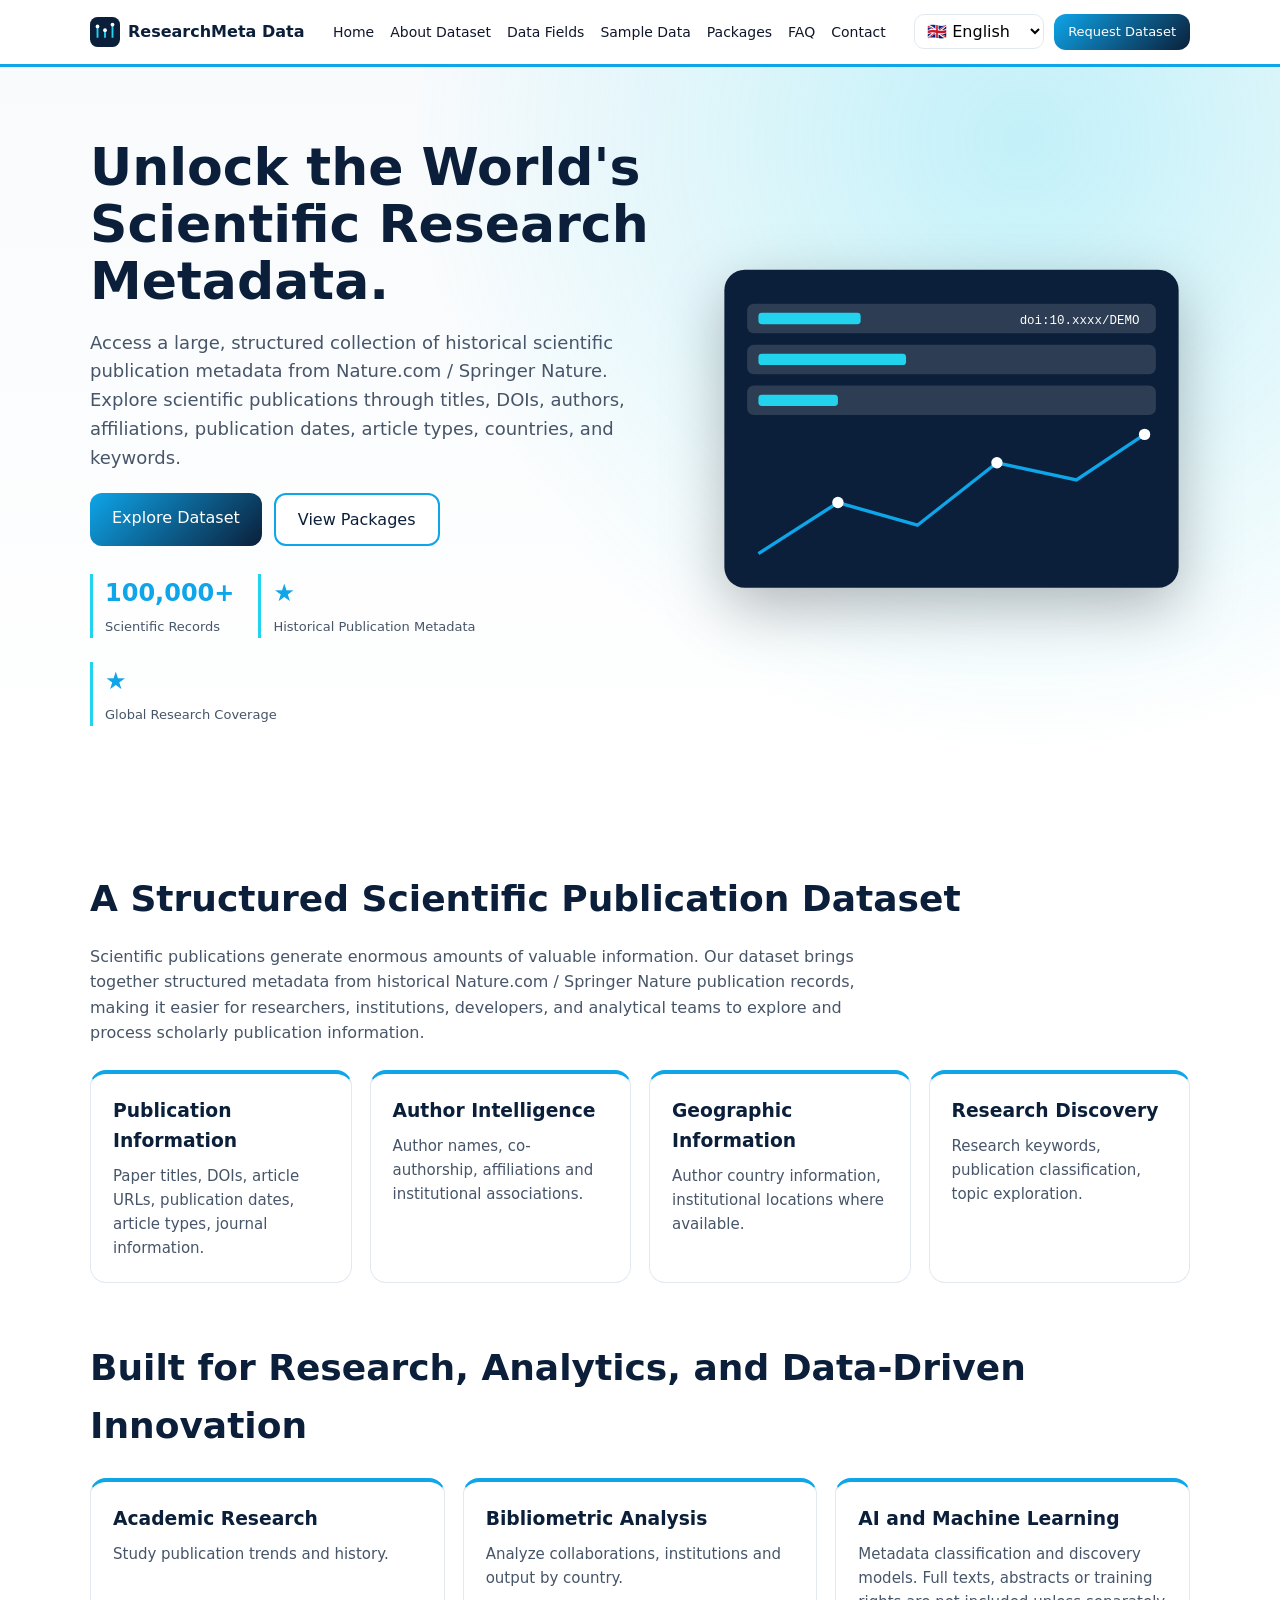
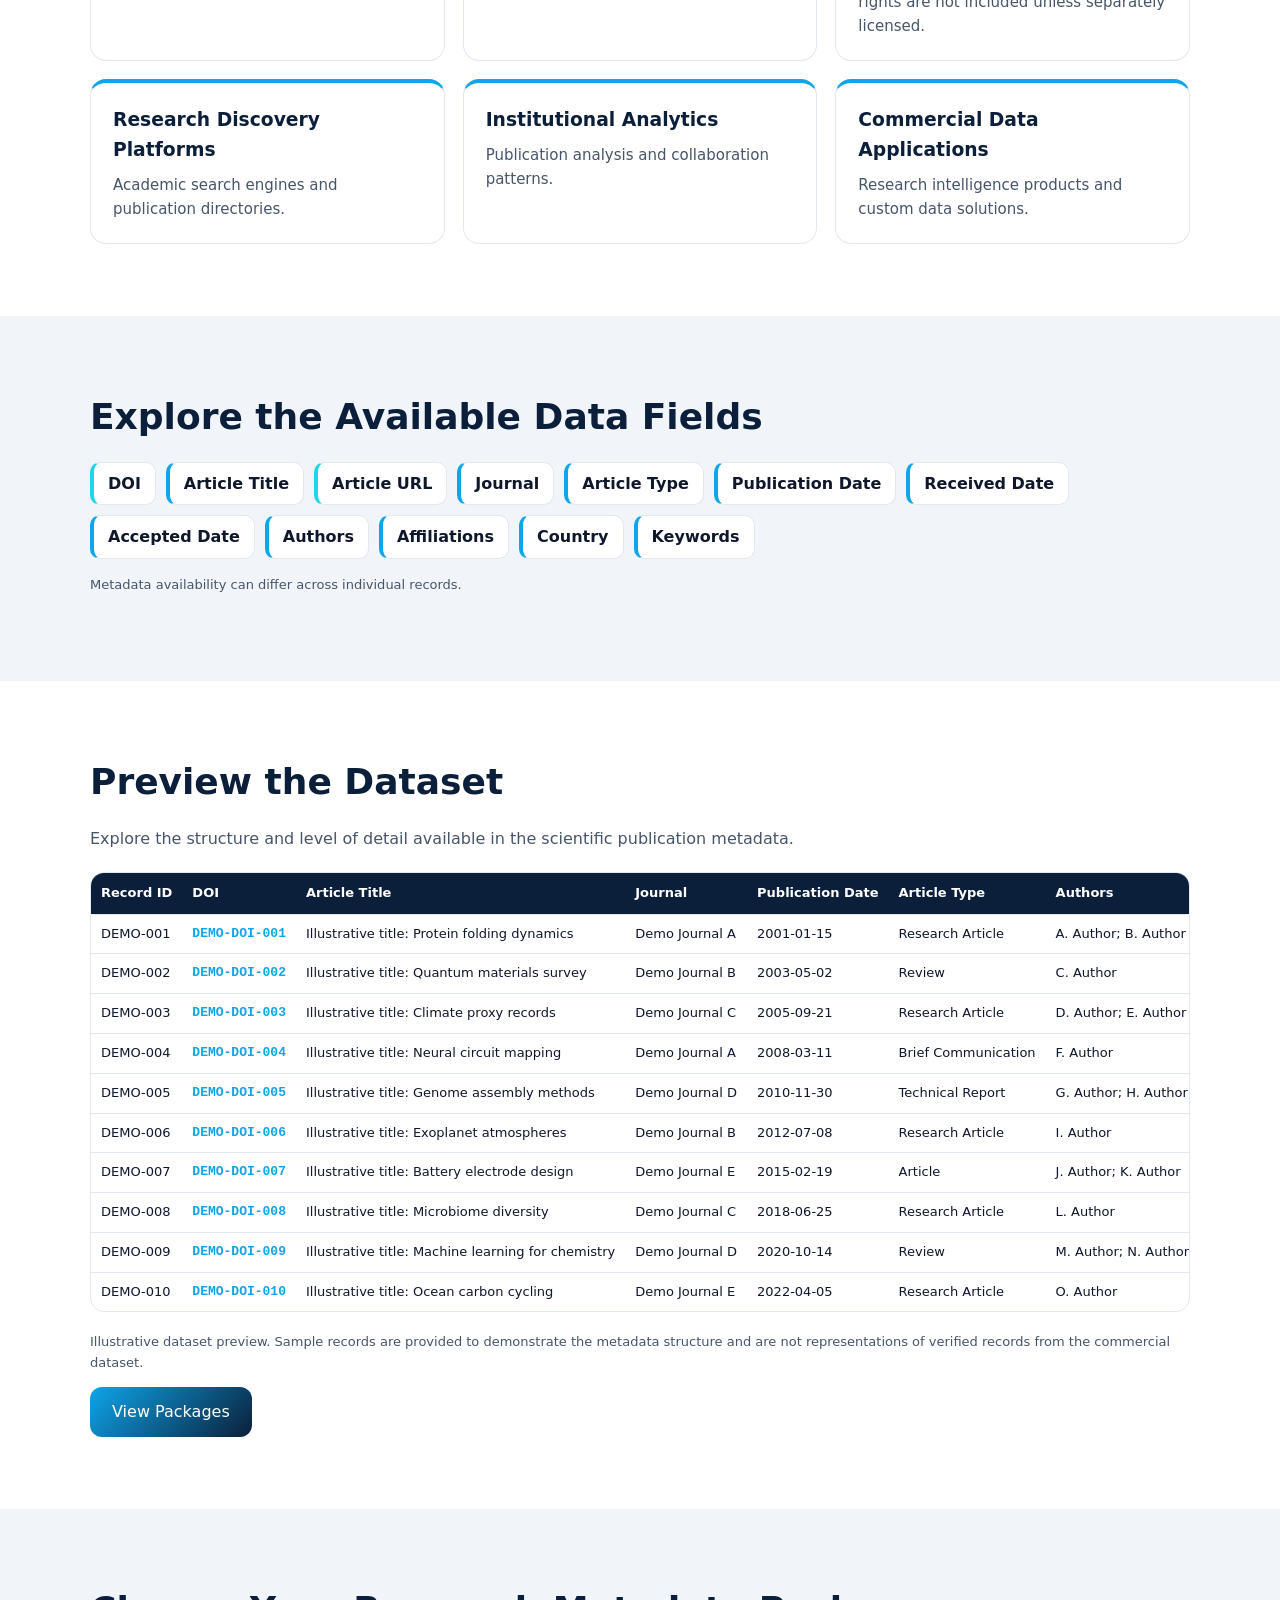
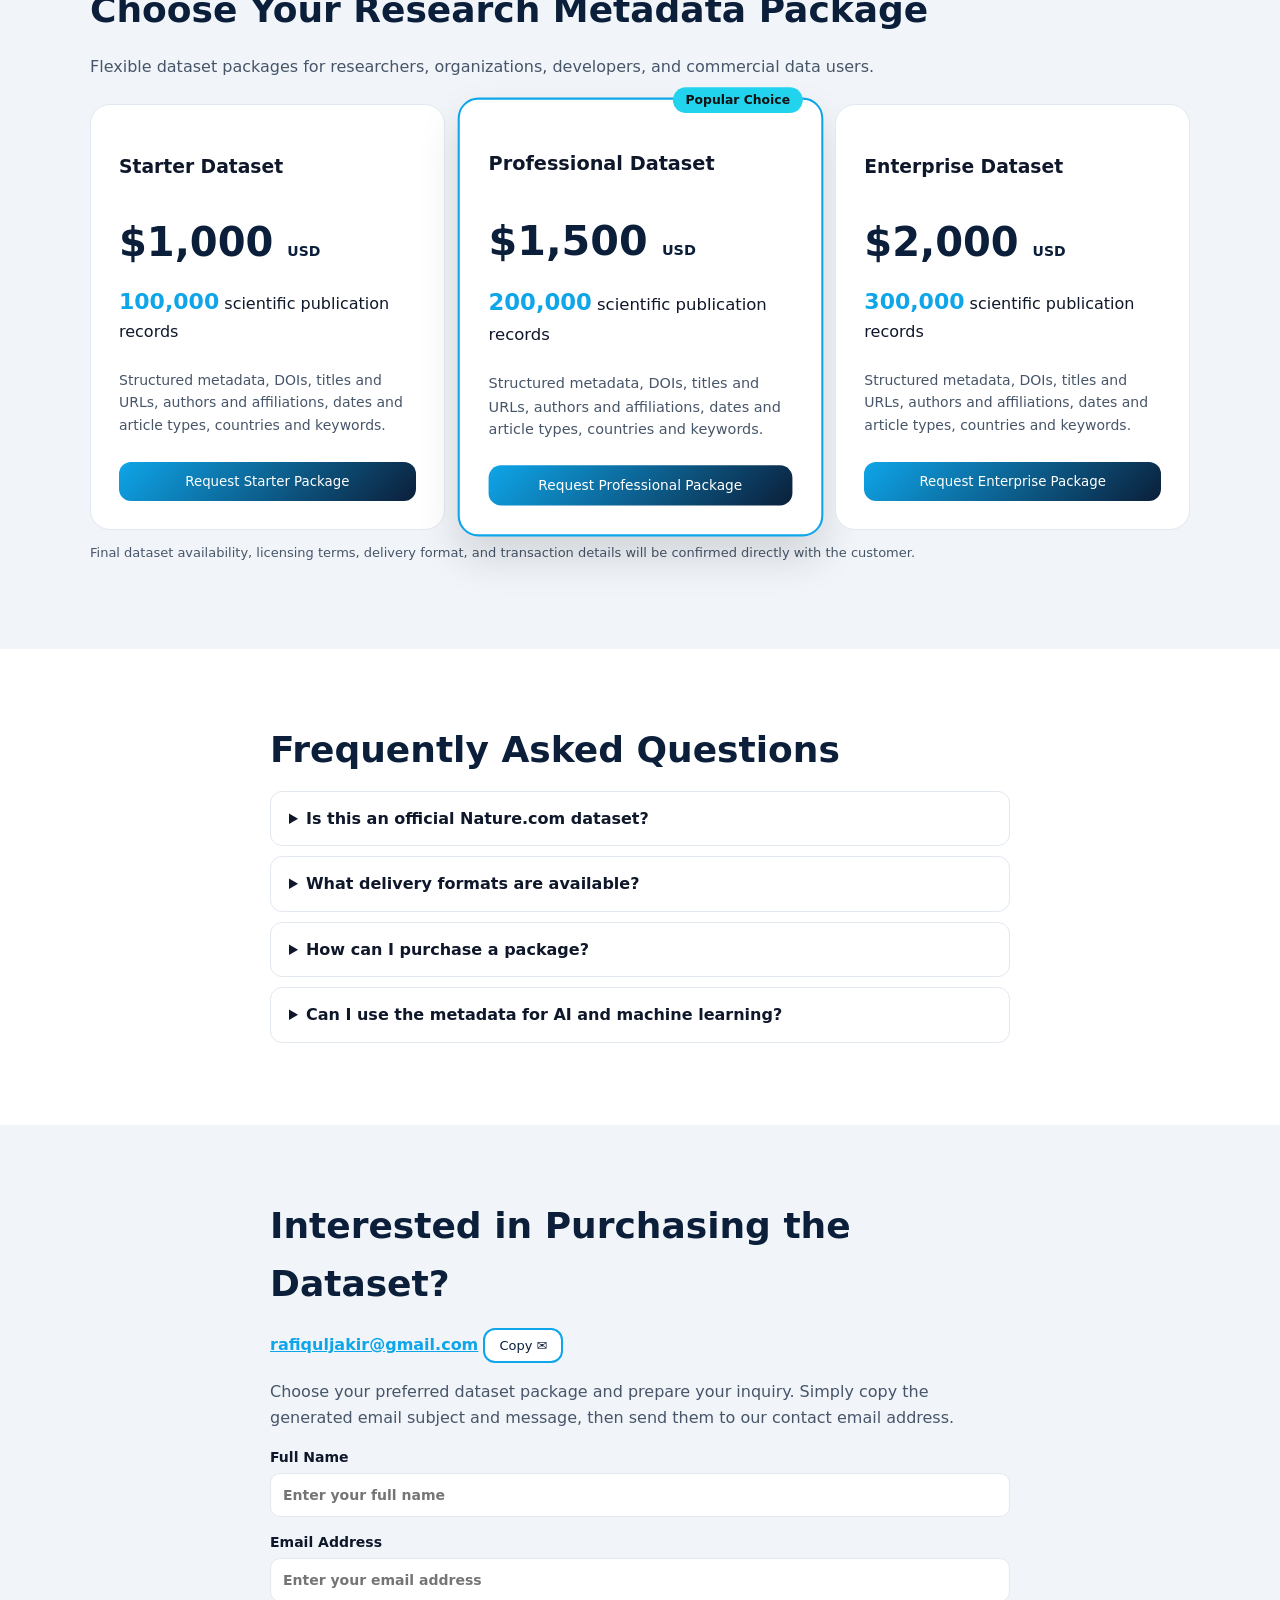
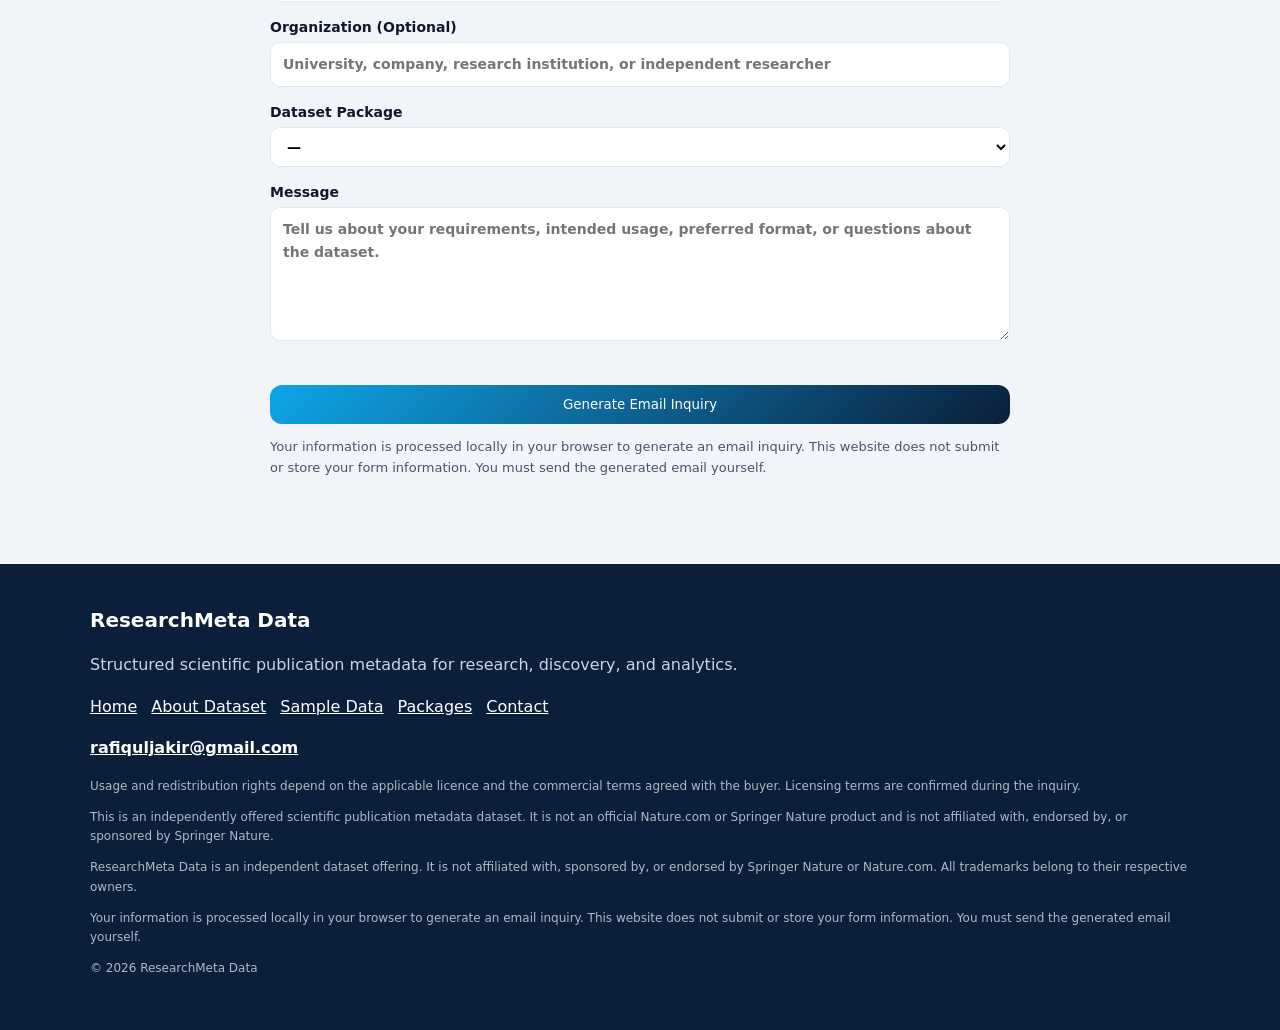
==== index.html @ b7a29792 "first commit" ====
<!DOCTYPE html>
<html lang="en" data-theme="en"><head><meta charset="utf-8"><meta name="viewport" content="width=device-width,initial-scale=1">
<title>Nature.com Metadata Dataset | Scientific Publication Metadata – ResearchMeta Data</title><meta name="description" content="Independent dataset of 100,000+ historical scientific publication metadata records: DOIs, titles, authors, affiliations, countries, keywords. Request a package."><meta name="robots" content="index,follow,max-snippet:-1,max-image-preview:large">
<link rel="canonical" href="https://YOUR-USERNAME.github.io/YOUR-REPO/"><link rel="alternate" hreflang="en" href="https://YOUR-USERNAME.github.io/YOUR-REPO/"><link rel="alternate" hreflang="es" href="https://YOUR-USERNAME.github.io/YOUR-REPO/es/"><link rel="alternate" hreflang="fr" href="https://YOUR-USERNAME.github.io/YOUR-REPO/fr/"><link rel="alternate" hreflang="it" href="https://YOUR-USERNAME.github.io/YOUR-REPO/it/"><link rel="alternate" hreflang="de" href="https://YOUR-USERNAME.github.io/YOUR-REPO/de/"><link rel="alternate" hreflang="x-default" href="https://YOUR-USERNAME.github.io/YOUR-REPO/">
<meta property="og:type" content="website"><meta property="og:title" content="Nature.com Metadata Dataset | Scientific Publication Metadata – ResearchMeta Data"><meta property="og:description" content="Independent dataset of 100,000+ historical scientific publication metadata records: DOIs, titles, authors, affiliations, countries, keywords. Request a package."><meta property="og:url" content="https://YOUR-USERNAME.github.io/YOUR-REPO/"><meta property="og:locale" content="en">
<meta name="twitter:card" content="summary"><meta name="twitter:title" content="Nature.com Metadata Dataset | Scientific Publication Metadata – ResearchMeta Data"><meta name="twitter:description" content="Independent dataset of 100,000+ historical scientific publication metadata records: DOIs, titles, authors, affiliations, countries, keywords. Request a package.">
<link rel="icon" href="assets/favicon.svg" type="image/svg+xml"><link rel="stylesheet" href="styles.css">
<script type="application/ld+json">{"@context": "https://schema.org", "@graph": [{"@type": "Organization", "name": "ResearchMeta Data", "url": "https://YOUR-USERNAME.github.io/YOUR-REPO/", "email": "rafiquljakir@gmail.com"}, {"@type": "WebSite", "name": "ResearchMeta Data", "url": "https://YOUR-USERNAME.github.io/YOUR-REPO/", "inLanguage": "en"}, {"@type": "Dataset", "name": "Scientific Publication Metadata Dataset", "description": "Independent dataset of 100,000+ historical scientific publication metadata records: DOIs, titles, authors, affiliations, countries, keywords. Request a package.", "url": "https://YOUR-USERNAME.github.io/YOUR-REPO/", "inLanguage": "en", "creator": {"@type": "Organization", "name": "ResearchMeta Data"}, "variableMeasured": ["DOI", "Article Title", "Article URL", "Journal", "Article Type", "Publication Date", "Received Date", "Accepted Date", "Authors", "Affiliations", "Country", "Keywords"]}]}</script></head>
<body><a class="skip" href="#about">Skip to content</a>
<header class="nav"><div class="wrap bar"><a class="brand" href="#home"><svg width="30" height="30" viewBox="0 0 32 32" aria-hidden="true"><rect width="32" height="32" rx="8" fill="var(--b)"/><g fill="none" stroke="var(--c)" stroke-width="2"><path d="M8 22V10M16 22V14M24 22V8"/></g><circle cx="8" cy="10" r="2" fill="#fff"/><circle cx="16" cy="14" r="2" fill="#fff"/><circle cx="24" cy="8" r="2" fill="#fff"/></svg>ResearchMeta Data</a>
<nav id="menu" aria-label="Main"><a href="#home">Home</a><a href="#about">About Dataset</a><a href="#fields">Data Fields</a><a href="#sample">Sample Data</a><a href="#packages">Packages</a><a href="#faq">FAQ</a><a href="#contact">Contact</a></nav>
<div class="right"><select id="lang" aria-label="Language"><option value="" selected data-l="en">🇬🇧 English</option><option value="es/" data-l="es">🇪🇸 Español</option><option value="fr/" data-l="fr">🇫🇷 Français</option><option value="it/" data-l="it">🇮🇹 Italiano</option><option value="de/" data-l="de">🇩🇪 Deutsch</option></select><a class="btn sm" href="#contact">Request Dataset</a><button id="burger" aria-label="Menu" aria-expanded="false">☰</button></div></div></header>
<main>
<section id="home" class="hero"><div class="wrap two"><div><h1>Unlock the World's Scientific Research Metadata.</h1><p class="lead">Access a large, structured collection of historical scientific publication metadata from Nature.com / Springer Nature. Explore scientific publications through titles, DOIs, authors, affiliations, publication dates, article types, countries, and keywords.</p>
<div class="cta"><a class="btn" href="#about">Explore Dataset</a><a class="btn ghost" href="#packages">View Packages</a></div><div class="stats"><div><b>100,000+</b><span>Scientific Records</span></div><div><b>★</b><span>Historical Publication Metadata</span></div><div><b>★</b><span>Global Research Coverage</span></div></div></div>
<div class="viz" aria-hidden="true"><svg viewBox="0 0 420 320"><rect x="10" y="20" width="400" height="280" rx="18" fill="var(--b)"/><g fill="#ffffff22"><rect x="30" y="50" width="360" height="26" rx="6"/><rect x="30" y="86" width="360" height="26" rx="6"/><rect x="30" y="122" width="360" height="26" rx="6"/></g><g fill="var(--c)"><rect x="40" y="58" width="90" height="10" rx="3"/><rect x="40" y="94" width="130" height="10" rx="3"/><rect x="40" y="130" width="70" height="10" rx="3"/></g><g stroke="var(--a)" stroke-width="3" fill="none"><polyline points="40,270 110,225 180,245 250,190 320,205 380,165"/></g><g fill="#fff"><circle cx="110" cy="225" r="5"/><circle cx="250" cy="190" r="5"/><circle cx="380" cy="165" r="5"/></g><text x="270" y="68" fill="#fff" font-size="11" font-family="monospace">doi:10.xxxx/DEMO</text></svg></div></div></section>
<section id="about" class="sec"><div class="wrap"><h2>A Structured Scientific Publication Dataset</h2><p class="sub">Scientific publications generate enormous amounts of valuable information. Our dataset brings together structured metadata from historical Nature.com / Springer Nature publication records, making it easier for researchers, institutions, developers, and analytical teams to explore and process scholarly publication information.</p><div class="grid4"><article class="card"><h3>Publication Information</h3><p>Paper titles, DOIs, article URLs, publication dates, article types, journal information.</p></article><article class="card"><h3>Author Intelligence</h3><p>Author names, co-authorship, affiliations and institutional associations.</p></article><article class="card"><h3>Geographic Information</h3><p>Author country information, institutional locations where available.</p></article><article class="card"><h3>Research Discovery</h3><p>Research keywords, publication classification, topic exploration.</p></article></div>
<h2 class="mt">Built for Research, Analytics, and Data-Driven Innovation</h2><div class="grid3"><article class="card"><h3>Academic Research</h3><p>Study publication trends and history.</p></article><article class="card"><h3>Bibliometric Analysis</h3><p>Analyze collaborations, institutions and output by country.</p></article><article class="card"><h3>AI and Machine Learning</h3><p>Metadata classification and discovery models. Full texts, abstracts or training rights are not included unless separately licensed.</p></article><article class="card"><h3>Research Discovery Platforms</h3><p>Academic search engines and publication directories.</p></article><article class="card"><h3>Institutional Analytics</h3><p>Publication analysis and collaboration patterns.</p></article><article class="card"><h3>Commercial Data Applications</h3><p>Research intelligence products and custom data solutions.</p></article></div></div></section>
<section id="fields" class="sec alt"><div class="wrap"><h2>Explore the Available Data Fields</h2><ul class="chips"><li class="f-id">DOI</li><li class="f-text">Article Title</li><li class="f-link">Article URL</li><li class="f-text">Journal</li><li class="f-text">Article Type</li><li class="f-date">Publication Date</li><li class="f-date">Received Date</li><li class="f-date">Accepted Date</li><li class="f-people">Authors</li><li class="f-people">Affiliations</li><li class="f-geo">Country</li><li class="f-text">Keywords</li></ul><p class="note">Metadata availability can differ across individual records.</p></div></section>
<section id="sample" class="sec"><div class="wrap"><h2>Preview the Dataset</h2><p class="sub">Explore the structure and level of detail available in the scientific publication metadata.</p><div class="tw"><table><thead><tr><th>Record ID</th><th>DOI</th><th>Article Title</th><th>Journal</th><th>Publication Date</th><th>Article Type</th><th>Authors</th><th>Affiliation</th><th>Country</th><th>Keywords</th></tr></thead><tbody id="rows"></tbody></table></div><p class="note">Illustrative dataset preview. Sample records are provided to demonstrate the metadata structure and are not representations of verified records from the commercial dataset.</p><a class="btn" href="#packages">View Packages</a></div></section>
<section id="packages" class="sec alt"><div class="wrap"><h2>Choose Your Research Metadata Package</h2><p class="sub">Flexible dataset packages for researchers, organizations, developers, and commercial data users.</p><div class="grid3 pr"><article class="price"><h3>Starter Dataset</h3><div class="amt">$1,000 <small>USD</small></div><div class="recs"><b>100,000</b> scientific publication records</div><p>Structured metadata, DOIs, titles and URLs, authors and affiliations, dates and article types, countries and keywords.</p><button class="btn" data-pkg="s">Request Starter Package</button></article><article class="price pop"><span class="badge">Popular Choice</span><h3>Professional Dataset</h3><div class="amt">$1,500 <small>USD</small></div><div class="recs"><b>200,000</b> scientific publication records</div><p>Structured metadata, DOIs, titles and URLs, authors and affiliations, dates and article types, countries and keywords.</p><button class="btn" data-pkg="p">Request Professional Package</button></article><article class="price"><h3>Enterprise Dataset</h3><div class="amt">$2,000 <small>USD</small></div><div class="recs"><b>300,000</b> scientific publication records</div><p>Structured metadata, DOIs, titles and URLs, authors and affiliations, dates and article types, countries and keywords.</p><button class="btn" data-pkg="e">Request Enterprise Package</button></article></div><p class="note">Final dataset availability, licensing terms, delivery format, and transaction details will be confirmed directly with the customer.</p></div></section>
<section id="faq" class="sec"><div class="wrap narrow"><h2>Frequently Asked Questions</h2><details><summary>Is this an official Nature.com dataset?</summary><p>No. It is an independently offered metadata dataset, not affiliated with Springer Nature.</p></details><details><summary>What delivery formats are available?</summary><p>The preferred format can be discussed during the inquiry.</p></details><details><summary>How can I purchase a package?</summary><p>Choose a package, generate the email inquiry in the contact section, and send it yourself from your email application. Nothing is sent automatically.</p></details><details><summary>Can I use the metadata for AI and machine learning?</summary><p>Metadata can support classification and discovery experiments. Rights depend on the licence agreed commercially.</p></details></div></section>
<section id="contact" class="sec alt"><div class="wrap narrow"><h2>Interested in Purchasing the Dataset?</h2><p class="sub"><a class="mail" href="mailto:rafiquljakir@gmail.com">rafiquljakir@gmail.com</a> <button class="btn ghost sm" id="cpmail" type="button">Copy ✉</button></p><p class="sub">Choose your preferred dataset package and prepare your inquiry. Simply copy the generated email subject and message, then send them to our contact email address.</p>
<div id="f" class="form"><label>Full Name<input id="n" required placeholder="Enter your full name" autocomplete="name"></label><label>Email Address<input id="e" type="email" required placeholder="Enter your email address" autocomplete="email"></label>
<label>Organization (Optional)<input id="o" placeholder="University, company, research institution, or independent researcher"></label><label>Dataset Package<select id="p"><option value="">—</option><option value="s">Starter Dataset — 100,000 Records — $1,000</option><option value="p">Professional Dataset — 200,000 Records — $1,500</option><option value="e">Enterprise Dataset — 300,000 Records — $2,000</option><option value="c">Custom Dataset Inquiry</option></select></label>
<label>Message<textarea id="m" rows="5" placeholder="Tell us about your requirements, intended usage, preferred format, or questions about the dataset."></textarea></label><p id="err" class="err" role="alert"></p><button class="btn" id="gen" type="button">Generate Email Inquiry</button></div>
<p class="note">Your information is processed locally in your browser to generate an email inquiry. This website does not submit or store your form information. You must send the generated email yourself.</p>
<div id="out" class="mailcard" hidden><p><b>To:</b> rafiquljakir@gmail.com</p><p><b>Subject:</b></p><pre id="os" tabindex="0"></pre><p><b>Message:</b></p><pre id="ob" tabindex="0"></pre>
<div class="cta"><button class="btn" id="c1" type="button">Copy Subject</button><button class="btn" id="c2" type="button">Copy Email Message</button><button class="btn ghost" id="c3" type="button">Copy Full Email</button><a class="btn" id="open" href="#">Open Email Application</a></div><p id="ok" role="status" class="ok"></p></div></div></section>
</main>
<footer class="foot"><div class="wrap"><b>ResearchMeta Data</b><p>Structured scientific publication metadata for research, discovery, and analytics.</p><nav><a href="#home">Home</a><a href="#about">About Dataset</a><a href="#sample">Sample Data</a><a href="#packages">Packages</a><a href="#contact">Contact</a></nav>
<p><a class="mail" href="mailto:rafiquljakir@gmail.com">rafiquljakir@gmail.com</a></p><p class="small" id="licence">Usage and redistribution rights depend on the applicable licence and the commercial terms agreed with the buyer. Licensing terms are confirmed during the inquiry.</p><p class="small">This is an independently offered scientific publication metadata dataset. It is not an official Nature.com or Springer Nature product and is not affiliated with, endorsed by, or sponsored by Springer Nature.</p><p class="small">ResearchMeta Data is an independent dataset offering. It is not affiliated with, sponsored by, or endorsed by Springer Nature or Nature.com. All trademarks belong to their respective owners.</p><p class="small">Your information is processed locally in your browser to generate an email inquiry. This website does not submit or store your form information. You must send the generated email yourself.</p><p class="small">© <span id="yr">2026</span> ResearchMeta Data</p></div></footer>
<script type="application/json" id="i18n">{"subj": ["Dataset Purchase Inquiry – Starter (100,000 Records)", "Dataset Purchase Inquiry – Professional (200,000 Records)", "Dataset Purchase Inquiry – Enterprise (300,000 Records)", "Dataset Purchase Inquiry – Custom Dataset"], "body": "Dear ResearchMeta Data Team,\n\nI am interested in purchasing your scientific research publication metadata dataset.\n\nMy Details:\n\nFull Name: {name}\nEmail Address: {email}\nOrganization: {org}\nSelected Package: {pkg}\nPackage Price: {price}\n\nMessage:\n\n{msg}\n\nI would appreciate further information regarding dataset availability, licensing terms, delivery format, and purchasing procedures.\n\nThank you for your time.\n\nBest regards,\n{name}", "errs": ["Please enter your full name.", "Please enter a valid email address.", "Please choose a package."], "ok": "Copied successfully!", "fail": "Copy failed. Please select the text and copy it manually.", "none": "Not provided", "custom": "Custom quote", "opts": ["Starter Dataset — 100,000 Records — $1,000", "Professional Dataset — 200,000 Records — $1,500", "Enterprise Dataset — 300,000 Records — $2,000", "Custom Dataset Inquiry"], "email": "rafiquljakir@gmail.com"}</script>
<script src="data.js" defer></script><script src="script.js" defer></script></body></html>
---- styles.css ----
:root{--a:#0ea5e9;--b:#0b1f3a;--c:#22d3ee;--ink:#0f172a;--mut:#475569;--bg:#fff;--alt:#f1f5f9;--ln:#e2e8f0}
[data-theme=es]{--a:#c60b1e;--b:#7a0f1a;--c:#ffc400}[data-theme=fr]{--a:#0055a4;--b:#002654;--c:#ef4135}
[data-theme=it]{--a:#009246;--b:#0a4f30;--c:#ce2b37}[data-theme=de]{--a:#c40000;--b:#161616;--c:#ffce00}
*{box-sizing:border-box}html{scroll-behavior:smooth;scroll-padding-top:70px}
body{margin:0;font:16px/1.6 system-ui,-apple-system,Segoe UI,Roboto,sans-serif;color:var(--ink);background:var(--bg)}
.wrap{max-width:1140px;margin:auto;padding:0 20px}.narrow{max-width:780px}
.skip{position:absolute;left:-999px}.skip:focus{left:10px;top:10px;background:#fff;padding:8px;z-index:99}
.nav{position:sticky;top:0;z-index:50;background:#fffffff2;backdrop-filter:blur(8px);border-bottom:3px solid var(--a)}
.bar{display:flex;align-items:center;justify-content:space-between;gap:12px;height:64px}
.brand{display:flex;align-items:center;gap:8px;font-weight:700;color:var(--b);text-decoration:none}
nav#menu{display:flex;gap:16px}nav#menu a{color:var(--ink);text-decoration:none;font-size:14px}nav#menu a:hover{color:var(--a)}
.right{display:flex;align-items:center;gap:10px}select,input,textarea{font:inherit;padding:10px 12px;border:1px solid var(--ln);border-radius:10px;width:100%;background:#fff}
#lang{width:auto;padding:6px 8px}#burger{display:none;background:none;border:0;font-size:24px}
.btn{display:inline-block;background:linear-gradient(135deg,var(--a),var(--b));color:#fff;padding:12px 22px;border-radius:12px;border:0;font:600 15px inherit;font-family:inherit;text-decoration:none;cursor:pointer;transition:transform .15s,box-shadow .15s}
.btn:hover{transform:translateY(-2px);box-shadow:0 8px 20px #0003}.btn.sm{padding:8px 14px;font-size:13px}.btn.ghost{background:#fff;color:var(--b);border:2px solid var(--a)}
:focus-visible{outline:3px solid var(--c);outline-offset:2px}
.hero{background:radial-gradient(circle at 80% 10%,color-mix(in srgb,var(--c) 25%,transparent),transparent 50%),linear-gradient(180deg,#f8fafc,#fff);padding:72px 0}
.two{display:grid;grid-template-columns:1.1fr .9fr;gap:40px;align-items:center}h1{font-size:clamp(32px,5vw,52px);line-height:1.1;margin:0 0 16px;color:var(--b)}
.lead{color:var(--mut);font-size:18px}.cta{display:flex;gap:12px;flex-wrap:wrap;margin:20px 0}
.stats{display:flex;gap:24px;flex-wrap:wrap;margin-top:28px}.stats div{border-left:3px solid var(--c);padding-left:12px}.stats b{display:block;font-size:24px;color:var(--a)}.stats span{font-size:13px;color:var(--mut)}
.viz svg{width:100%;height:auto;filter:drop-shadow(0 20px 30px #0004);animation:fl 6s ease-in-out infinite}@keyframes fl{50%{transform:translateY(-8px)}}
.sec{padding:72px 0}.alt{background:var(--alt)}h2{font-size:clamp(26px,3.5vw,36px);color:var(--b);margin:0 0 12px}.sub{color:var(--mut);max-width:800px}.mt{margin-top:56px}
.grid4{display:grid;grid-template-columns:repeat(auto-fit,minmax(240px,1fr));gap:18px;margin-top:24px}.grid3{display:grid;grid-template-columns:repeat(auto-fit,minmax(280px,1fr));gap:18px;margin-top:24px}
.card{background:#fff;border:1px solid var(--ln);border-top:4px solid var(--a);border-radius:16px;padding:22px}.card h3{margin:0 0 8px;color:var(--b)}.card p{margin:0;color:var(--mut);font-size:15px}
.chips{display:flex;flex-wrap:wrap;gap:10px;list-style:none;padding:0}.chips li{background:#fff;border:1px solid var(--ln);border-left:4px solid var(--a);padding:8px 14px;border-radius:10px;font-weight:600}
.chips .f-id,.chips .f-link{border-left-color:var(--c)}.note{font-size:13px;color:var(--mut)}
.tw{overflow-x:auto;border:1px solid var(--ln);border-radius:14px;margin:20px 0}table{border-collapse:collapse;width:100%;font-size:13px;white-space:nowrap}
th{background:var(--b);color:#fff;text-align:left;padding:10px}td{padding:9px 10px;border-top:1px solid var(--ln)}tr:hover td{background:#f8fafc}td:nth-child(2){color:var(--a);font-family:monospace;font-weight:600}
.pr{align-items:stretch}.price{background:#fff;border:1px solid var(--ln);border-radius:20px;padding:28px;display:flex;flex-direction:column;gap:10px;position:relative}
.price.pop{border:2px solid var(--a);box-shadow:0 20px 40px #0002;transform:scale(1.03)}.badge{position:absolute;top:-12px;right:18px;background:var(--c);color:#111;font-size:12px;font-weight:700;padding:3px 12px;border-radius:99px}
.amt{font-size:40px;font-weight:800;color:var(--b)}.amt small{font-size:14px}.recs b{font-size:22px;color:var(--a)}.price p{color:var(--mut);flex:1;font-size:14px}
details{background:#fff;border:1px solid var(--ln);border-radius:12px;padding:14px 18px;margin:10px 0}summary{cursor:pointer;font-weight:600}
.form{display:grid;gap:14px}label{display:grid;gap:4px;font-weight:600;font-size:14px}.err{color:#b91c1c;margin:0;min-height:1em}
.mail{color:var(--a);font-weight:700}.mailcard{background:#fff;border:1px solid var(--ln);border-left:5px solid var(--a);border-radius:14px;padding:20px;margin-top:20px}
pre{white-space:pre-wrap;background:var(--alt);padding:12px;border-radius:8px;font:14px/1.5 inherit;user-select:all}.ok{color:#047857;font-weight:600}
.foot{background:var(--b);color:#cbd5e1;padding:40px 0}.foot a{color:#fff;margin-right:14px}.foot b{color:#fff;font-size:20px}.small{font-size:12px;opacity:.85}
[hidden]{display:none!important}
@media(max-width:860px){.two{grid-template-columns:1fr}#burger{display:block}nav#menu{display:none;position:absolute;top:64px;left:0;right:0;background:#fff;flex-direction:column;padding:16px 20px;border-bottom:1px solid var(--ln)}nav#menu.open{display:flex}.price.pop{transform:none}}
@media(prefers-reduced-motion:reduce){*{animation:none!important;transition:none!important;scroll-behavior:auto!important}}
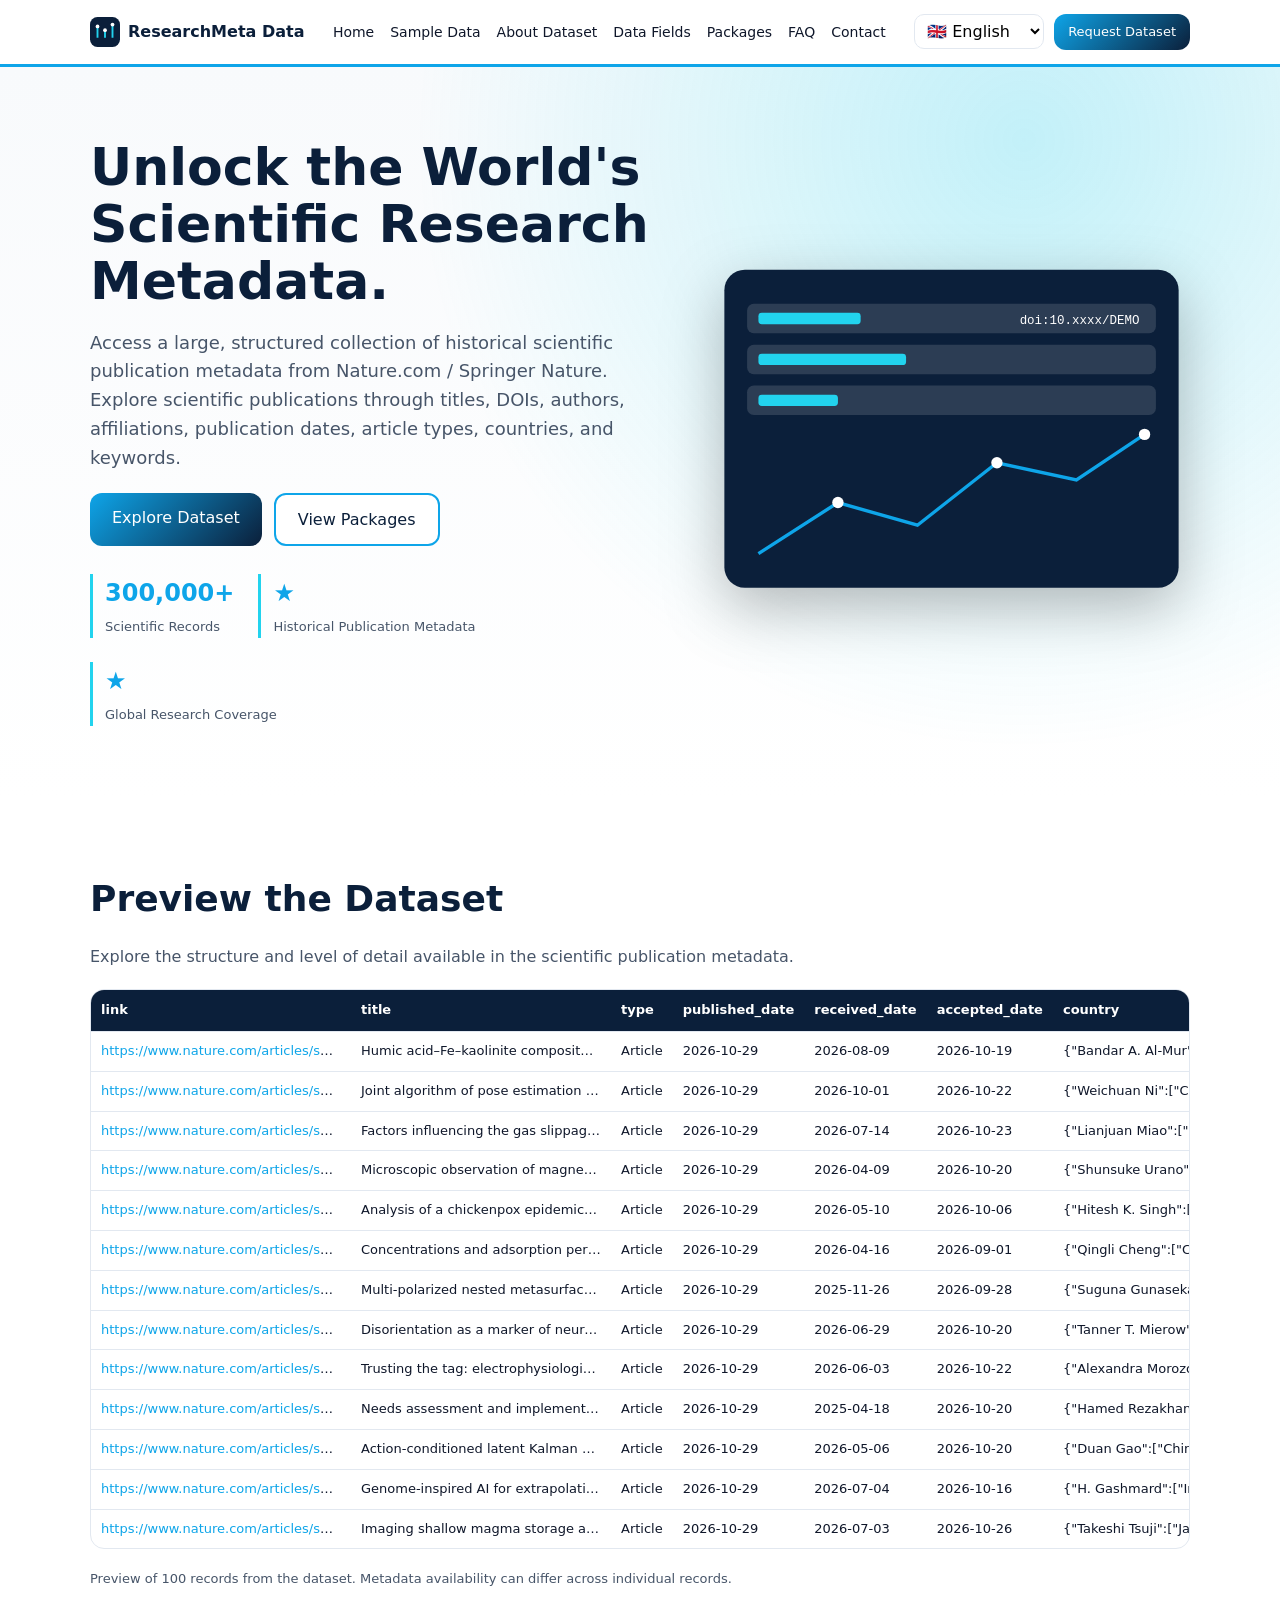
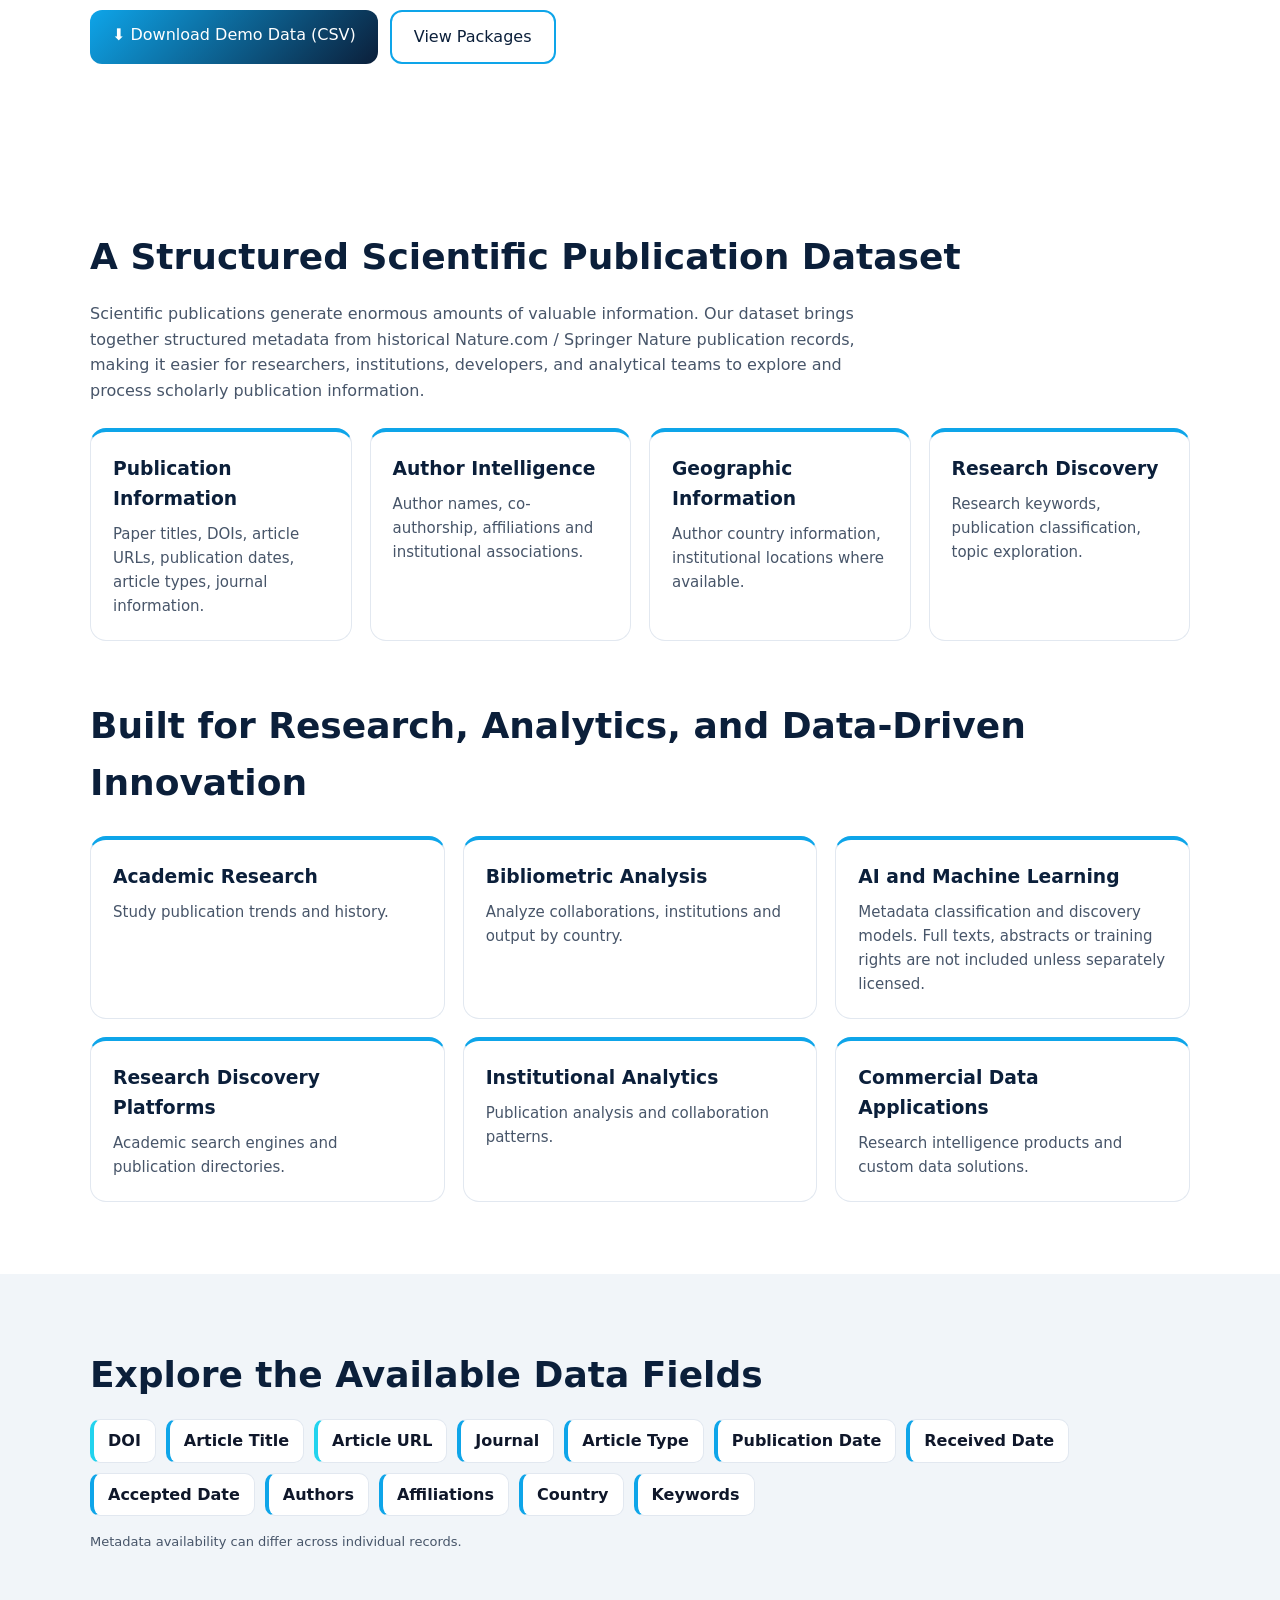
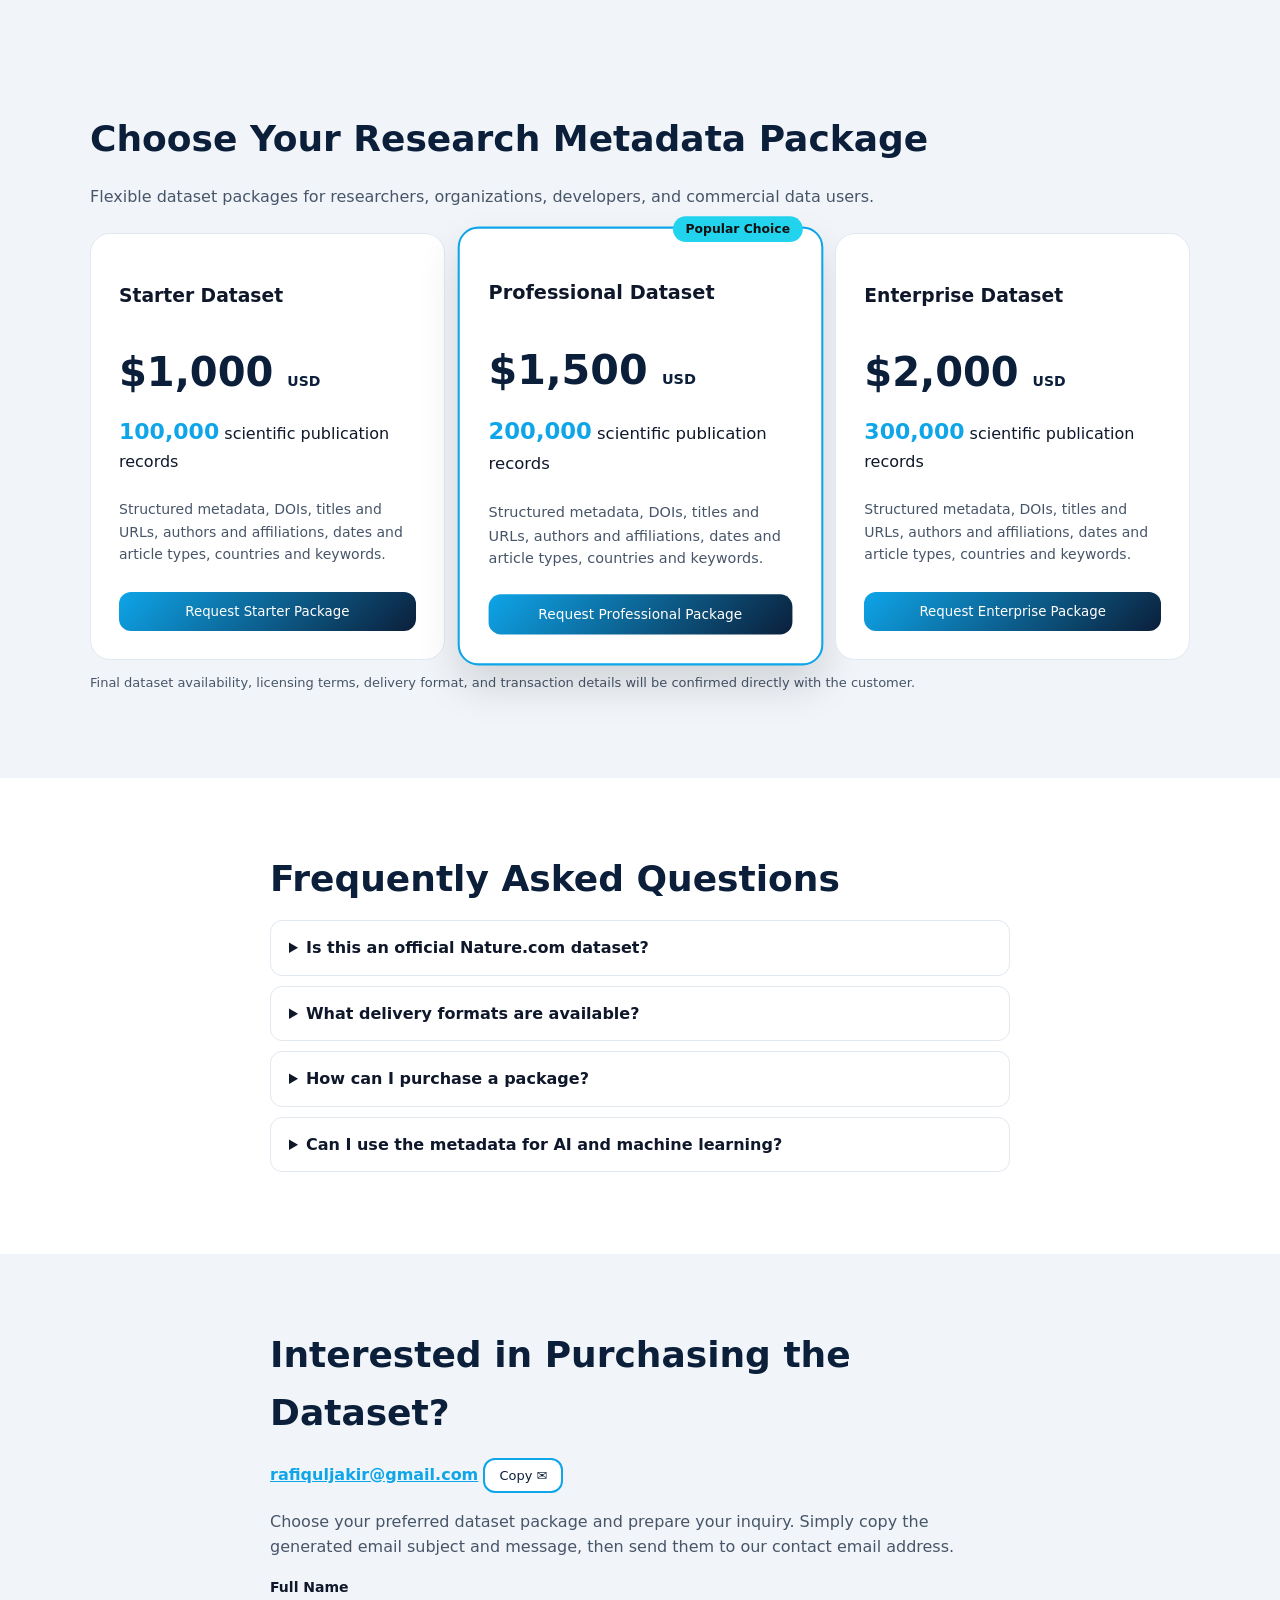
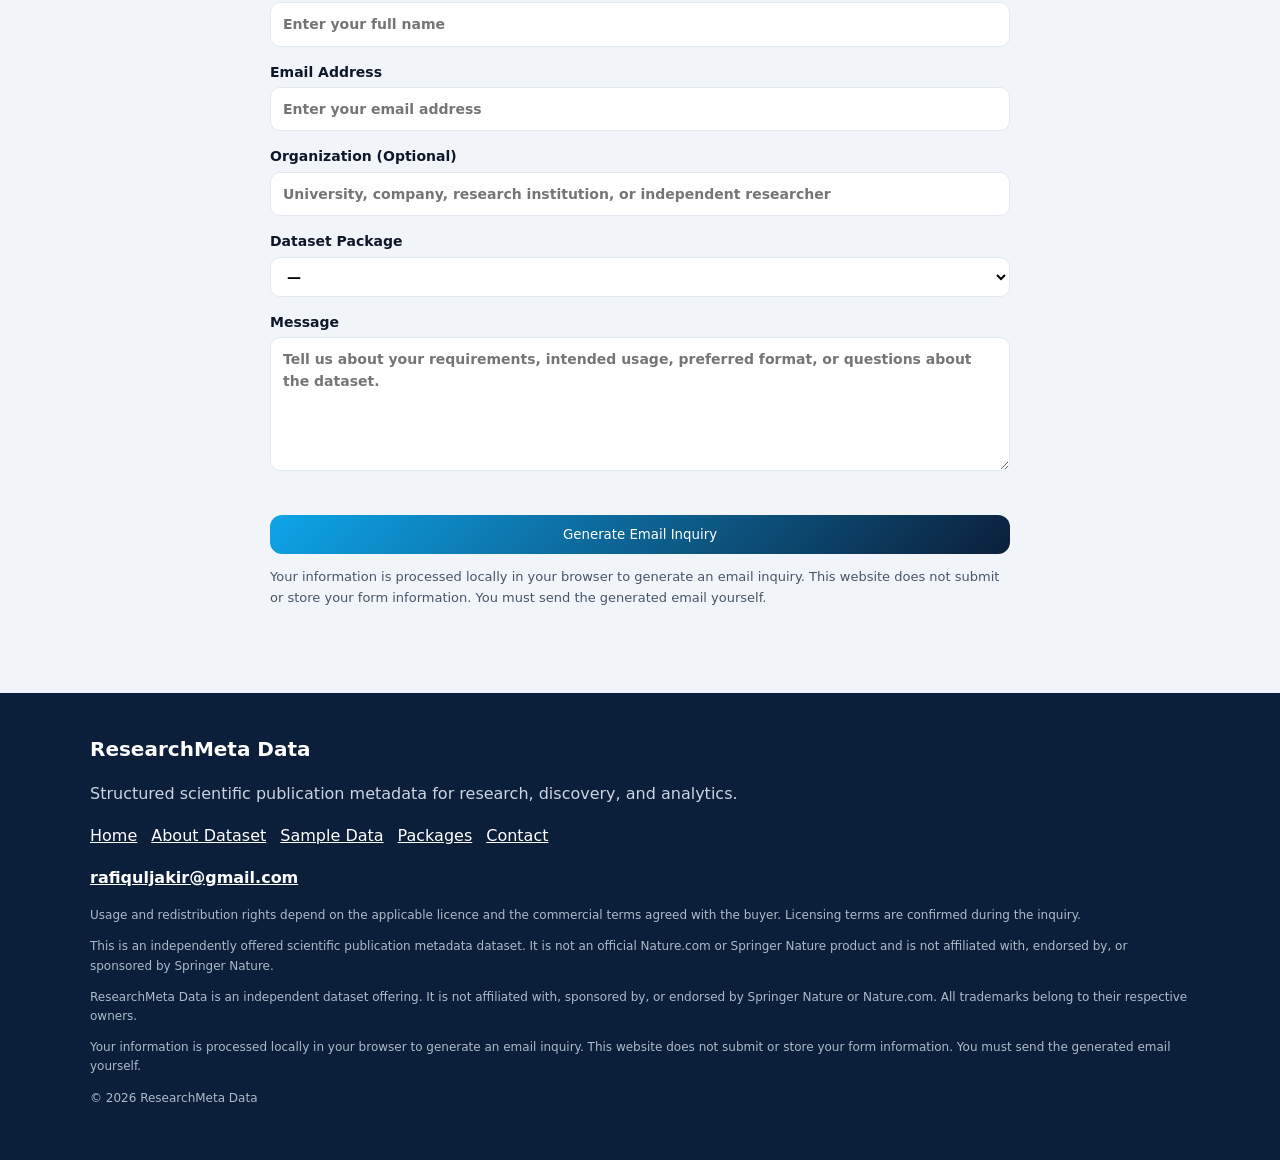
==== commit f527a2d8: "updates" ====
--- a/index.html
+++ b/index.html
@@ -1,23 +1,23 @@
 <!DOCTYPE html>
 <html lang="en" data-theme="en"><head><meta charset="utf-8"><meta name="viewport" content="width=device-width,initial-scale=1">
-<title>Nature.com Metadata Dataset | Scientific Publication Metadata – ResearchMeta Data</title><meta name="description" content="Independent dataset of 100,000+ historical scientific publication metadata records: DOIs, titles, authors, affiliations, countries, keywords. Request a package."><meta name="robots" content="index,follow,max-snippet:-1,max-image-preview:large">
+<title>Nature.com Metadata Dataset | Scientific Publication Metadata – ResearchMeta Data</title><meta name="description" content="Independent dataset of 300,000+ historical scientific publication metadata records: DOIs, titles, authors, affiliations, countries, keywords. Request a package."><meta name="robots" content="index,follow,max-snippet:-1,max-image-preview:large">
 <link rel="canonical" href="https://YOUR-USERNAME.github.io/YOUR-REPO/"><link rel="alternate" hreflang="en" href="https://YOUR-USERNAME.github.io/YOUR-REPO/"><link rel="alternate" hreflang="es" href="https://YOUR-USERNAME.github.io/YOUR-REPO/es/"><link rel="alternate" hreflang="fr" href="https://YOUR-USERNAME.github.io/YOUR-REPO/fr/"><link rel="alternate" hreflang="it" href="https://YOUR-USERNAME.github.io/YOUR-REPO/it/"><link rel="alternate" hreflang="de" href="https://YOUR-USERNAME.github.io/YOUR-REPO/de/"><link rel="alternate" hreflang="x-default" href="https://YOUR-USERNAME.github.io/YOUR-REPO/">
-<meta property="og:type" content="website"><meta property="og:title" content="Nature.com Metadata Dataset | Scientific Publication Metadata – ResearchMeta Data"><meta property="og:description" content="Independent dataset of 100,000+ historical scientific publication metadata records: DOIs, titles, authors, affiliations, countries, keywords. Request a package."><meta property="og:url" content="https://YOUR-USERNAME.github.io/YOUR-REPO/"><meta property="og:locale" content="en">
-<meta name="twitter:card" content="summary"><meta name="twitter:title" content="Nature.com Metadata Dataset | Scientific Publication Metadata – ResearchMeta Data"><meta name="twitter:description" content="Independent dataset of 100,000+ historical scientific publication metadata records: DOIs, titles, authors, affiliations, countries, keywords. Request a package.">
+<meta property="og:type" content="website"><meta property="og:title" content="Nature.com Metadata Dataset | Scientific Publication Metadata – ResearchMeta Data"><meta property="og:description" content="Independent dataset of 300,000+ historical scientific publication metadata records: DOIs, titles, authors, affiliations, countries, keywords. Request a package."><meta property="og:url" content="https://YOUR-USERNAME.github.io/YOUR-REPO/"><meta property="og:locale" content="en">
+<meta name="twitter:card" content="summary"><meta name="twitter:title" content="Nature.com Metadata Dataset | Scientific Publication Metadata – ResearchMeta Data"><meta name="twitter:description" content="Independent dataset of 300,000+ historical scientific publication metadata records: DOIs, titles, authors, affiliations, countries, keywords. Request a package.">
 <link rel="icon" href="assets/favicon.svg" type="image/svg+xml"><link rel="stylesheet" href="styles.css">
-<script type="application/ld+json">{"@context": "https://schema.org", "@graph": [{"@type": "Organization", "name": "ResearchMeta Data", "url": "https://YOUR-USERNAME.github.io/YOUR-REPO/", "email": "rafiquljakir@gmail.com"}, {"@type": "WebSite", "name": "ResearchMeta Data", "url": "https://YOUR-USERNAME.github.io/YOUR-REPO/", "inLanguage": "en"}, {"@type": "Dataset", "name": "Scientific Publication Metadata Dataset", "description": "Independent dataset of 100,000+ historical scientific publication metadata records: DOIs, titles, authors, affiliations, countries, keywords. Request a package.", "url": "https://YOUR-USERNAME.github.io/YOUR-REPO/", "inLanguage": "en", "creator": {"@type": "Organization", "name": "ResearchMeta Data"}, "variableMeasured": ["DOI", "Article Title", "Article URL", "Journal", "Article Type", "Publication Date", "Received Date", "Accepted Date", "Authors", "Affiliations", "Country", "Keywords"]}]}</script></head>
+<script type="application/ld+json">{"@context": "https://schema.org", "@graph": [{"@type": "Organization", "name": "ResearchMeta Data", "url": "https://YOUR-USERNAME.github.io/YOUR-REPO/", "email": "rafiquljakir@gmail.com"}, {"@type": "WebSite", "name": "ResearchMeta Data", "url": "https://YOUR-USERNAME.github.io/YOUR-REPO/", "inLanguage": "en"}, {"@type": "Dataset", "name": "Scientific Publication Metadata Dataset", "description": "Independent dataset of 300,000+ historical scientific publication metadata records: DOIs, titles, authors, affiliations, countries, keywords. Request a package.", "url": "https://YOUR-USERNAME.github.io/YOUR-REPO/", "inLanguage": "en", "creator": {"@type": "Organization", "name": "ResearchMeta Data"}, "variableMeasured": ["DOI", "Article Title", "Article URL", "Journal", "Article Type", "Publication Date", "Received Date", "Accepted Date", "Authors", "Affiliations", "Country", "Keywords"]}]}</script></head>
 <body><a class="skip" href="#about">Skip to content</a>
 <header class="nav"><div class="wrap bar"><a class="brand" href="#home"><svg width="30" height="30" viewBox="0 0 32 32" aria-hidden="true"><rect width="32" height="32" rx="8" fill="var(--b)"/><g fill="none" stroke="var(--c)" stroke-width="2"><path d="M8 22V10M16 22V14M24 22V8"/></g><circle cx="8" cy="10" r="2" fill="#fff"/><circle cx="16" cy="14" r="2" fill="#fff"/><circle cx="24" cy="8" r="2" fill="#fff"/></svg>ResearchMeta Data</a>
-<nav id="menu" aria-label="Main"><a href="#home">Home</a><a href="#about">About Dataset</a><a href="#fields">Data Fields</a><a href="#sample">Sample Data</a><a href="#packages">Packages</a><a href="#faq">FAQ</a><a href="#contact">Contact</a></nav>
+<nav id="menu" aria-label="Main"><a href="#home">Home</a><a href="#sample">Sample Data</a><a href="#about">About Dataset</a><a href="#fields">Data Fields</a><a href="#packages">Packages</a><a href="#faq">FAQ</a><a href="#contact">Contact</a></nav>
 <div class="right"><select id="lang" aria-label="Language"><option value="" selected data-l="en">🇬🇧 English</option><option value="es/" data-l="es">🇪🇸 Español</option><option value="fr/" data-l="fr">🇫🇷 Français</option><option value="it/" data-l="it">🇮🇹 Italiano</option><option value="de/" data-l="de">🇩🇪 Deutsch</option></select><a class="btn sm" href="#contact">Request Dataset</a><button id="burger" aria-label="Menu" aria-expanded="false">☰</button></div></div></header>
 <main>
 <section id="home" class="hero"><div class="wrap two"><div><h1>Unlock the World's Scientific Research Metadata.</h1><p class="lead">Access a large, structured collection of historical scientific publication metadata from Nature.com / Springer Nature. Explore scientific publications through titles, DOIs, authors, affiliations, publication dates, article types, countries, and keywords.</p>
-<div class="cta"><a class="btn" href="#about">Explore Dataset</a><a class="btn ghost" href="#packages">View Packages</a></div><div class="stats"><div><b>100,000+</b><span>Scientific Records</span></div><div><b>★</b><span>Historical Publication Metadata</span></div><div><b>★</b><span>Global Research Coverage</span></div></div></div>
+<div class="cta"><a class="btn" href="#sample">Explore Dataset</a><a class="btn ghost" href="#packages">View Packages</a></div><div class="stats"><div><b>300,000+</b><span>Scientific Records</span></div><div><b>★</b><span>Historical Publication Metadata</span></div><div><b>★</b><span>Global Research Coverage</span></div></div></div>
 <div class="viz" aria-hidden="true"><svg viewBox="0 0 420 320"><rect x="10" y="20" width="400" height="280" rx="18" fill="var(--b)"/><g fill="#ffffff22"><rect x="30" y="50" width="360" height="26" rx="6"/><rect x="30" y="86" width="360" height="26" rx="6"/><rect x="30" y="122" width="360" height="26" rx="6"/></g><g fill="var(--c)"><rect x="40" y="58" width="90" height="10" rx="3"/><rect x="40" y="94" width="130" height="10" rx="3"/><rect x="40" y="130" width="70" height="10" rx="3"/></g><g stroke="var(--a)" stroke-width="3" fill="none"><polyline points="40,270 110,225 180,245 250,190 320,205 380,165"/></g><g fill="#fff"><circle cx="110" cy="225" r="5"/><circle cx="250" cy="190" r="5"/><circle cx="380" cy="165" r="5"/></g><text x="270" y="68" fill="#fff" font-size="11" font-family="monospace">doi:10.xxxx/DEMO</text></svg></div></div></section>
+<section id="sample" class="sec"><div class="wrap"><h2>Preview the Dataset</h2><p class="sub">Explore the structure and level of detail available in the scientific publication metadata.</p><div class="tw" tabindex="0"><table><thead><tr><th>link</th><th>title</th><th>type</th><th>published_date</th><th>received_date</th><th>accepted_date</th><th>country</th><th>keywords</th><th>doi</th><th>authors</th><th>affiliations</th><th>source_page</th></tr></thead><tbody id="rows"></tbody></table></div><p class="note">Preview of 100 records from the dataset. Metadata availability can differ across individual records.</p><div class="cta"><a class="btn" href="assets/sample-data.csv" download>⬇ Download Demo Data (CSV)</a><a class="btn ghost" href="#packages">View Packages</a></div></div></section>
 <section id="about" class="sec"><div class="wrap"><h2>A Structured Scientific Publication Dataset</h2><p class="sub">Scientific publications generate enormous amounts of valuable information. Our dataset brings together structured metadata from historical Nature.com / Springer Nature publication records, making it easier for researchers, institutions, developers, and analytical teams to explore and process scholarly publication information.</p><div class="grid4"><article class="card"><h3>Publication Information</h3><p>Paper titles, DOIs, article URLs, publication dates, article types, journal information.</p></article><article class="card"><h3>Author Intelligence</h3><p>Author names, co-authorship, affiliations and institutional associations.</p></article><article class="card"><h3>Geographic Information</h3><p>Author country information, institutional locations where available.</p></article><article class="card"><h3>Research Discovery</h3><p>Research keywords, publication classification, topic exploration.</p></article></div>
 <h2 class="mt">Built for Research, Analytics, and Data-Driven Innovation</h2><div class="grid3"><article class="card"><h3>Academic Research</h3><p>Study publication trends and history.</p></article><article class="card"><h3>Bibliometric Analysis</h3><p>Analyze collaborations, institutions and output by country.</p></article><article class="card"><h3>AI and Machine Learning</h3><p>Metadata classification and discovery models. Full texts, abstracts or training rights are not included unless separately licensed.</p></article><article class="card"><h3>Research Discovery Platforms</h3><p>Academic search engines and publication directories.</p></article><article class="card"><h3>Institutional Analytics</h3><p>Publication analysis and collaboration patterns.</p></article><article class="card"><h3>Commercial Data Applications</h3><p>Research intelligence products and custom data solutions.</p></article></div></div></section>
 <section id="fields" class="sec alt"><div class="wrap"><h2>Explore the Available Data Fields</h2><ul class="chips"><li class="f-id">DOI</li><li class="f-text">Article Title</li><li class="f-link">Article URL</li><li class="f-text">Journal</li><li class="f-text">Article Type</li><li class="f-date">Publication Date</li><li class="f-date">Received Date</li><li class="f-date">Accepted Date</li><li class="f-people">Authors</li><li class="f-people">Affiliations</li><li class="f-geo">Country</li><li class="f-text">Keywords</li></ul><p class="note">Metadata availability can differ across individual records.</p></div></section>
-<section id="sample" class="sec"><div class="wrap"><h2>Preview the Dataset</h2><p class="sub">Explore the structure and level of detail available in the scientific publication metadata.</p><div class="tw"><table><thead><tr><th>Record ID</th><th>DOI</th><th>Article Title</th><th>Journal</th><th>Publication Date</th><th>Article Type</th><th>Authors</th><th>Affiliation</th><th>Country</th><th>Keywords</th></tr></thead><tbody id="rows"></tbody></table></div><p class="note">Illustrative dataset preview. Sample records are provided to demonstrate the metadata structure and are not representations of verified records from the commercial dataset.</p><a class="btn" href="#packages">View Packages</a></div></section>
 <section id="packages" class="sec alt"><div class="wrap"><h2>Choose Your Research Metadata Package</h2><p class="sub">Flexible dataset packages for researchers, organizations, developers, and commercial data users.</p><div class="grid3 pr"><article class="price"><h3>Starter Dataset</h3><div class="amt">$1,000 <small>USD</small></div><div class="recs"><b>100,000</b> scientific publication records</div><p>Structured metadata, DOIs, titles and URLs, authors and affiliations, dates and article types, countries and keywords.</p><button class="btn" data-pkg="s">Request Starter Package</button></article><article class="price pop"><span class="badge">Popular Choice</span><h3>Professional Dataset</h3><div class="amt">$1,500 <small>USD</small></div><div class="recs"><b>200,000</b> scientific publication records</div><p>Structured metadata, DOIs, titles and URLs, authors and affiliations, dates and article types, countries and keywords.</p><button class="btn" data-pkg="p">Request Professional Package</button></article><article class="price"><h3>Enterprise Dataset</h3><div class="amt">$2,000 <small>USD</small></div><div class="recs"><b>300,000</b> scientific publication records</div><p>Structured metadata, DOIs, titles and URLs, authors and affiliations, dates and article types, countries and keywords.</p><button class="btn" data-pkg="e">Request Enterprise Package</button></article></div><p class="note">Final dataset availability, licensing terms, delivery format, and transaction details will be confirmed directly with the customer.</p></div></section>
 <section id="faq" class="sec"><div class="wrap narrow"><h2>Frequently Asked Questions</h2><details><summary>Is this an official Nature.com dataset?</summary><p>No. It is an independently offered metadata dataset, not affiliated with Springer Nature.</p></details><details><summary>What delivery formats are available?</summary><p>The preferred format can be discussed during the inquiry.</p></details><details><summary>How can I purchase a package?</summary><p>Choose a package, generate the email inquiry in the contact section, and send it yourself from your email application. Nothing is sent automatically.</p></details><details><summary>Can I use the metadata for AI and machine learning?</summary><p>Metadata can support classification and discovery experiments. Rights depend on the licence agreed commercially.</p></details></div></section>
 <section id="contact" class="sec alt"><div class="wrap narrow"><h2>Interested in Purchasing the Dataset?</h2><p class="sub"><a class="mail" href="mailto:rafiquljakir@gmail.com">rafiquljakir@gmail.com</a> <button class="btn ghost sm" id="cpmail" type="button">Copy ✉</button></p><p class="sub">Choose your preferred dataset package and prepare your inquiry. Simply copy the generated email subject and message, then send them to our contact email address.</p>
@@ -30,5 +30,5 @@
 </main>
 <footer class="foot"><div class="wrap"><b>ResearchMeta Data</b><p>Structured scientific publication metadata for research, discovery, and analytics.</p><nav><a href="#home">Home</a><a href="#about">About Dataset</a><a href="#sample">Sample Data</a><a href="#packages">Packages</a><a href="#contact">Contact</a></nav>
 <p><a class="mail" href="mailto:rafiquljakir@gmail.com">rafiquljakir@gmail.com</a></p><p class="small" id="licence">Usage and redistribution rights depend on the applicable licence and the commercial terms agreed with the buyer. Licensing terms are confirmed during the inquiry.</p><p class="small">This is an independently offered scientific publication metadata dataset. It is not an official Nature.com or Springer Nature product and is not affiliated with, endorsed by, or sponsored by Springer Nature.</p><p class="small">ResearchMeta Data is an independent dataset offering. It is not affiliated with, sponsored by, or endorsed by Springer Nature or Nature.com. All trademarks belong to their respective owners.</p><p class="small">Your information is processed locally in your browser to generate an email inquiry. This website does not submit or store your form information. You must send the generated email yourself.</p><p class="small">© <span id="yr">2026</span> ResearchMeta Data</p></div></footer>
-<script type="application/json" id="i18n">{"subj": ["Dataset Purchase Inquiry – Starter (100,000 Records)", "Dataset Purchase Inquiry – Professional (200,000 Records)", "Dataset Purchase Inquiry – Enterprise (300,000 Records)", "Dataset Purchase Inquiry – Custom Dataset"], "body": "Dear ResearchMeta Data Team,\n\nI am interested in purchasing your scientific research publication metadata dataset.\n\nMy Details:\n\nFull Name: {name}\nEmail Address: {email}\nOrganization: {org}\nSelected Package: {pkg}\nPackage Price: {price}\n\nMessage:\n\n{msg}\n\nI would appreciate further information regarding dataset availability, licensing terms, delivery format, and purchasing procedures.\n\nThank you for your time.\n\nBest regards,\n{name}", "errs": ["Please enter your full name.", "Please enter a valid email address.", "Please choose a package."], "ok": "Copied successfully!", "fail": "Copy failed. Please select the text and copy it manually.", "none": "Not provided", "custom": "Custom quote", "opts": ["Starter Dataset — 100,000 Records — $1,000", "Professional Dataset — 200,000 Records — $1,500", "Enterprise Dataset — 300,000 Records — $2,000", "Custom Dataset Inquiry"], "email": "rafiquljakir@gmail.com"}</script>
+<script type="application/json" id="i18n">{"dm": "I would like to receive more information about this dataset package, including sample data, delivery format, licensing terms, and the purchasing procedure.", "subj": ["Dataset Purchase Inquiry – Starter (100,000 Records)", "Dataset Purchase Inquiry – Professional (200,000 Records)", "Dataset Purchase Inquiry – Enterprise (300,000 Records)", "Dataset Purchase Inquiry – Custom Dataset"], "body": "Dear ResearchMeta Data Team,\n\nI am interested in purchasing your scientific research publication metadata dataset.\n\nMy Details:\n\nFull Name: {name}\nEmail Address: {email}\nOrganization: {org}\nSelected Package: {pkg}\nPackage Price: {price}\n\nMessage:\n\n{msg}\n\nI would appreciate further information regarding dataset availability, licensing terms, delivery format, and purchasing procedures.\n\nThank you for your time.\n\nBest regards,\n{name}", "errs": ["Please enter your full name.", "Please enter a valid email address.", "Please choose a package."], "ok": "Copied successfully!", "fail": "Copy failed. Please select the text and copy it manually.", "none": "Not provided", "custom": "Custom quote", "opts": ["Starter Dataset — 100,000 Records — $1,000", "Professional Dataset — 200,000 Records — $1,500", "Enterprise Dataset — 300,000 Records — $2,000", "Custom Dataset Inquiry"], "email": "rafiquljakir@gmail.com"}</script>
 <script src="data.js" defer></script><script src="script.js" defer></script></body></html>
--- a/styles.css
+++ b/styles.css
@@ -24,8 +24,8 @@
 .card{background:#fff;border:1px solid var(--ln);border-top:4px solid var(--a);border-radius:16px;padding:22px}.card h3{margin:0 0 8px;color:var(--b)}.card p{margin:0;color:var(--mut);font-size:15px}
 .chips{display:flex;flex-wrap:wrap;gap:10px;list-style:none;padding:0}.chips li{background:#fff;border:1px solid var(--ln);border-left:4px solid var(--a);padding:8px 14px;border-radius:10px;font-weight:600}
 .chips .f-id,.chips .f-link{border-left-color:var(--c)}.note{font-size:13px;color:var(--mut)}
-.tw{overflow-x:auto;border:1px solid var(--ln);border-radius:14px;margin:20px 0}table{border-collapse:collapse;width:100%;font-size:13px;white-space:nowrap}
-th{background:var(--b);color:#fff;text-align:left;padding:10px}td{padding:9px 10px;border-top:1px solid var(--ln)}tr:hover td{background:#f8fafc}td:nth-child(2){color:var(--a);font-family:monospace;font-weight:600}
+.tw{overflow:auto;max-height:560px;border:1px solid var(--ln);border-radius:14px;margin:20px 0}table{border-collapse:collapse;width:100%;font-size:13px;white-space:nowrap}td{max-width:260px;overflow:hidden;text-overflow:ellipsis}
+th{position:sticky;top:0;background:var(--b);color:#fff;text-align:left;padding:10px}td{padding:9px 10px;border-top:1px solid var(--ln)}tr:hover td{background:#f8fafc}td a{color:var(--a);text-decoration:none}td a:hover{text-decoration:underline}td.doi{color:var(--a);font-family:monospace;font-weight:600}
 .pr{align-items:stretch}.price{background:#fff;border:1px solid var(--ln);border-radius:20px;padding:28px;display:flex;flex-direction:column;gap:10px;position:relative}
 .price.pop{border:2px solid var(--a);box-shadow:0 20px 40px #0002;transform:scale(1.03)}.badge{position:absolute;top:-12px;right:18px;background:var(--c);color:#111;font-size:12px;font-weight:700;padding:3px 12px;border-radius:99px}
 .amt{font-size:40px;font-weight:800;color:var(--b)}.amt small{font-size:14px}.recs b{font-size:22px;color:var(--a)}.price p{color:var(--mut);flex:1;font-size:14px}
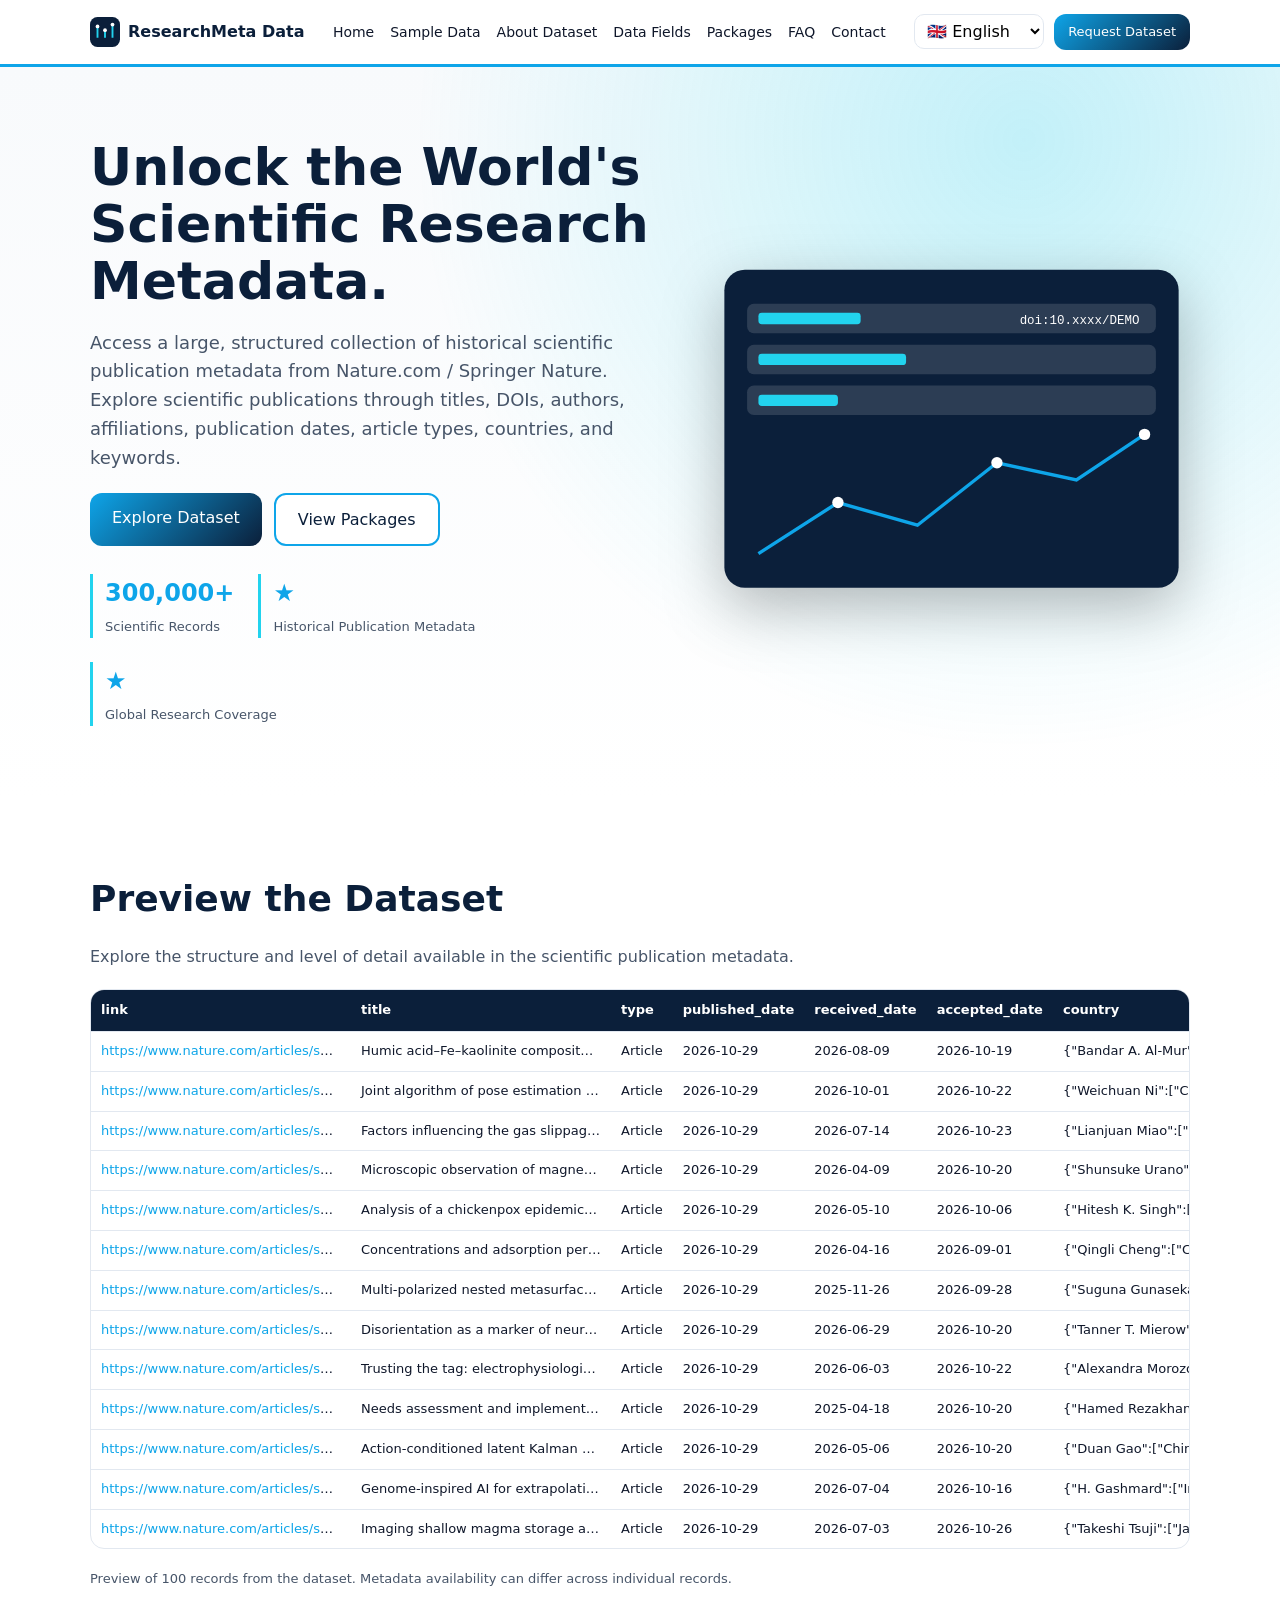
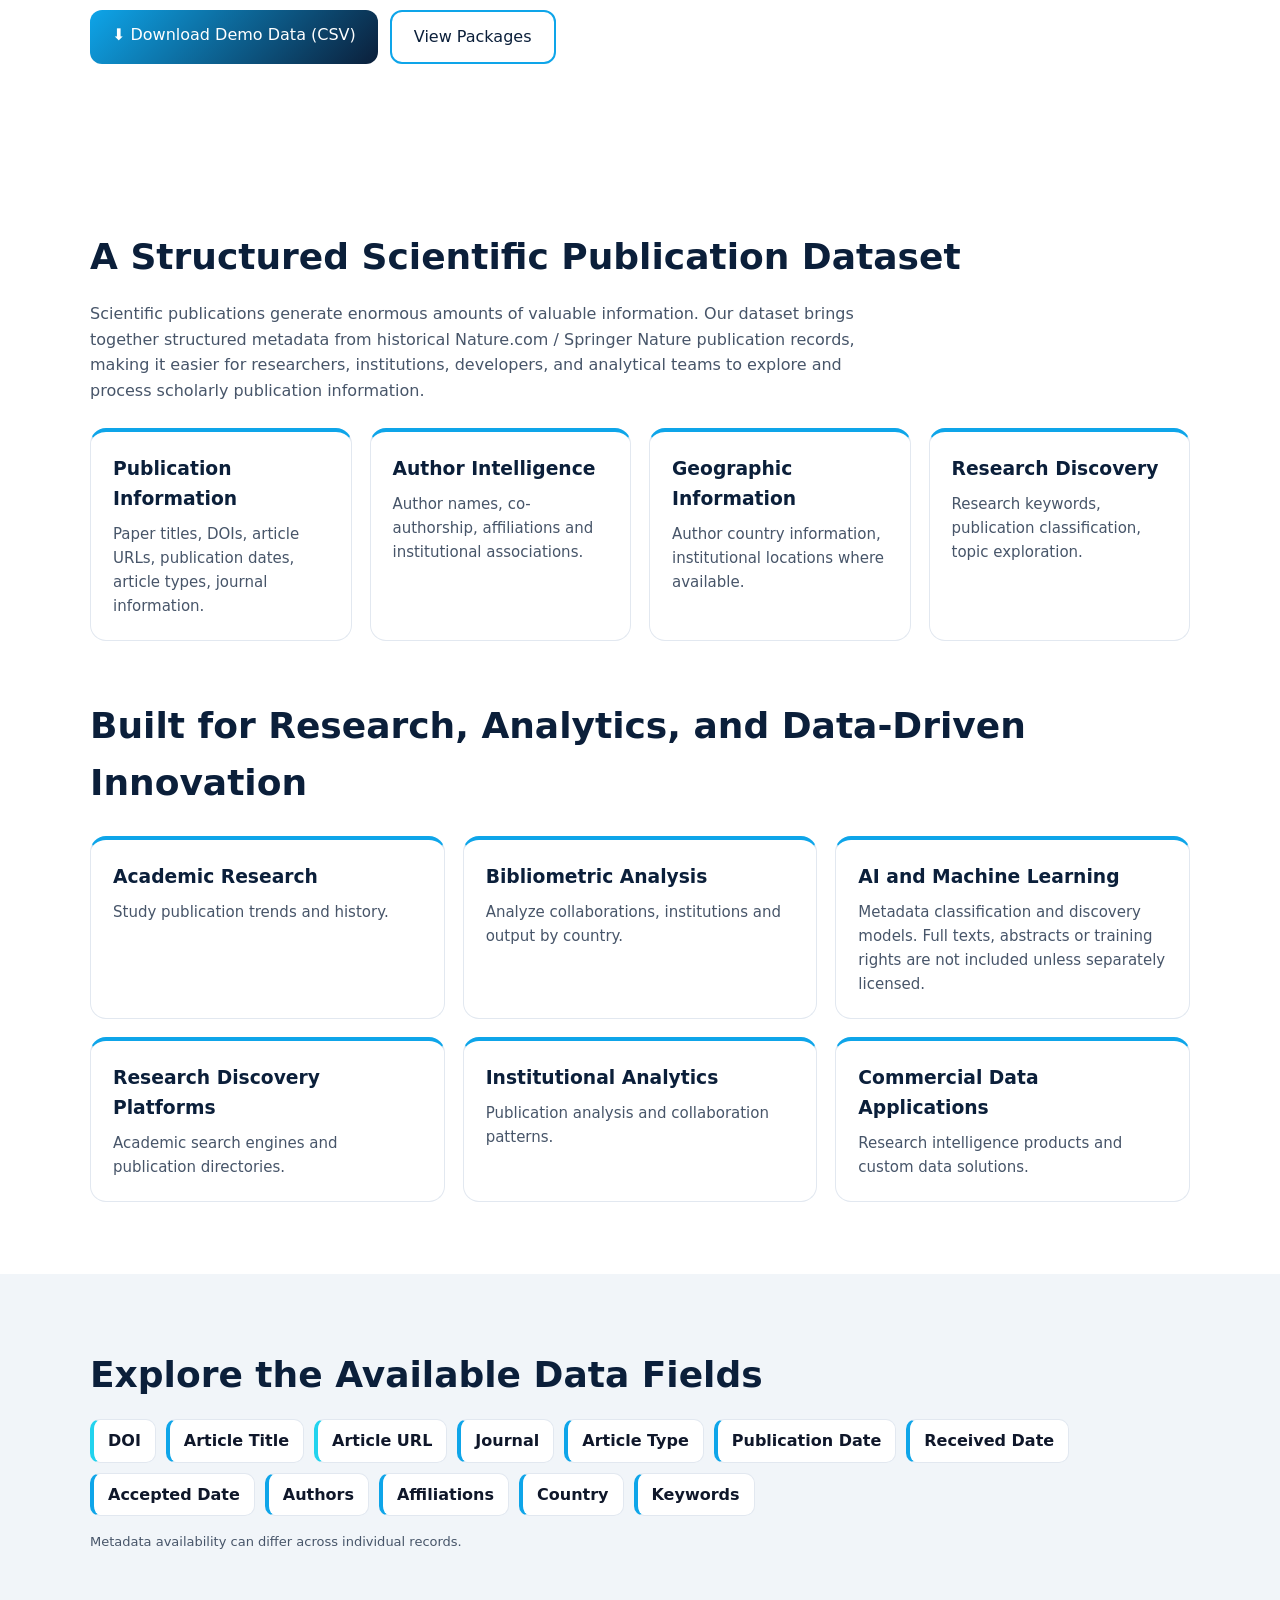
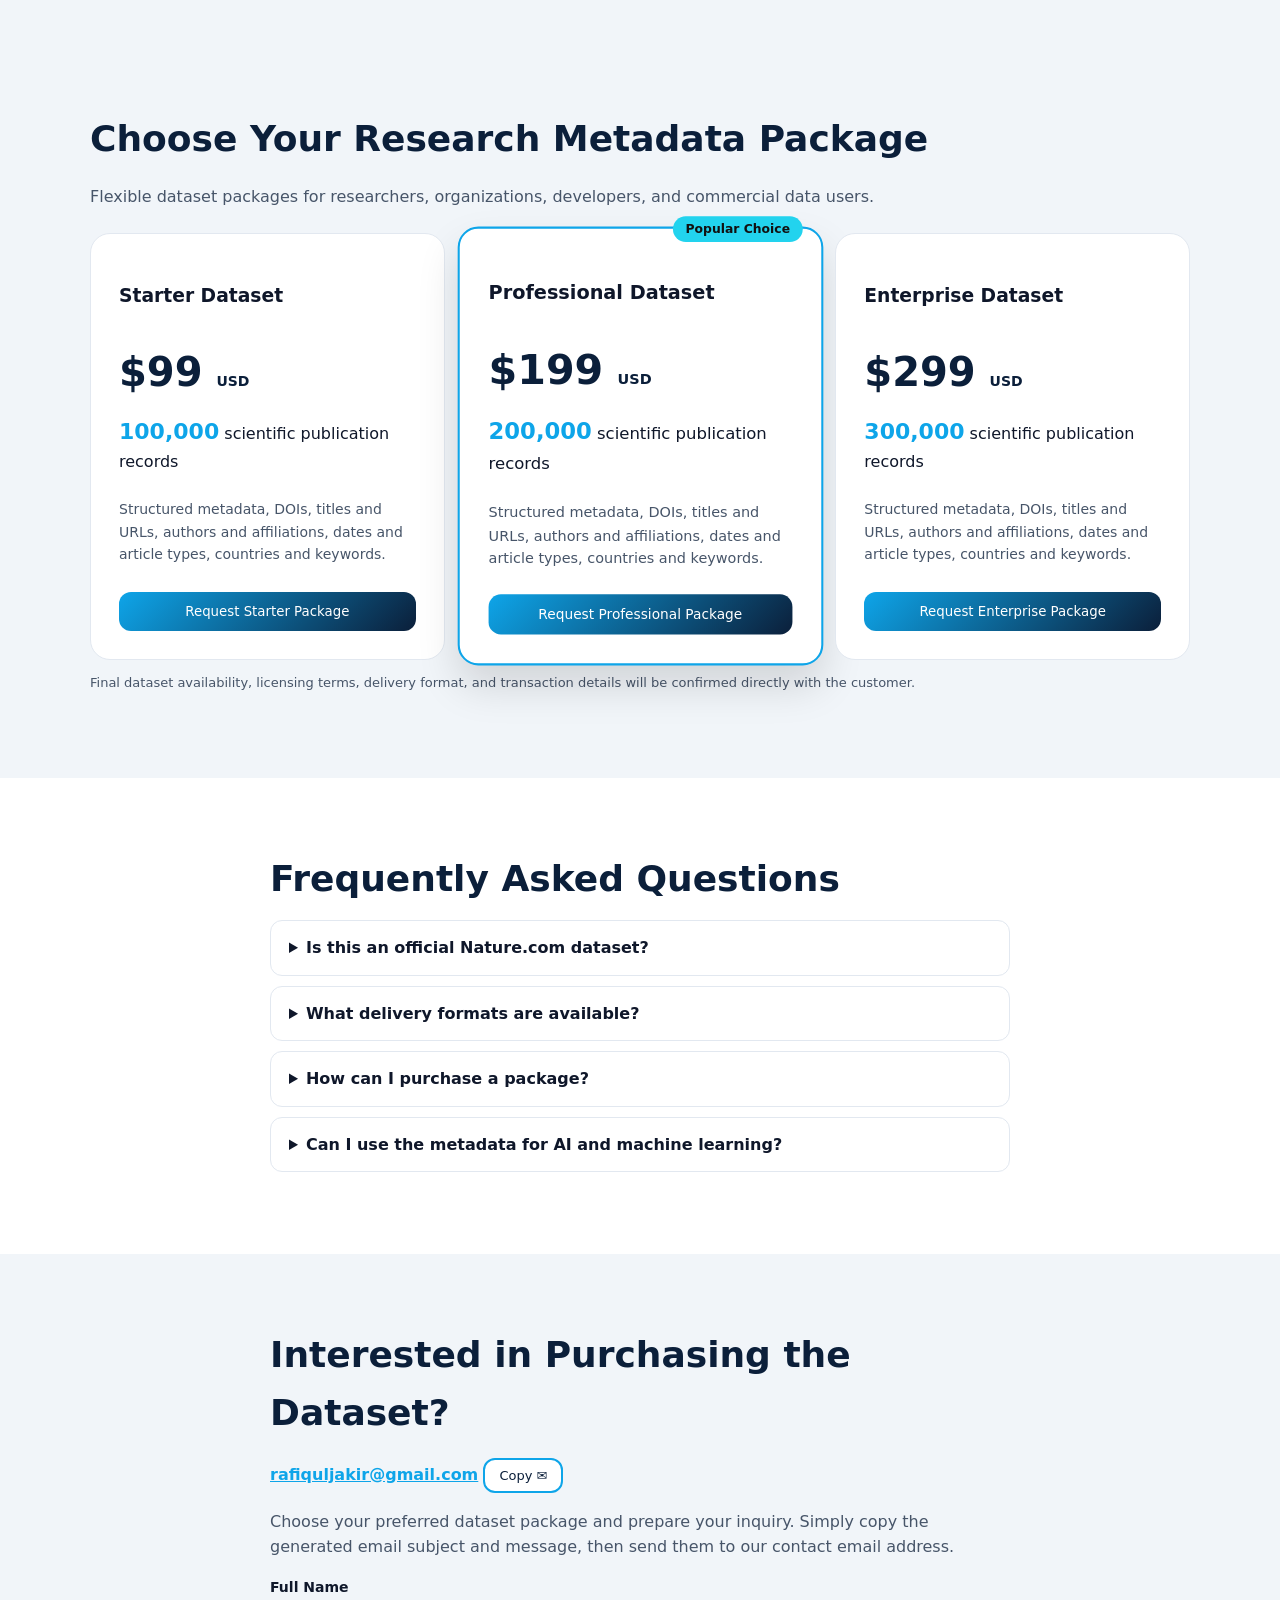
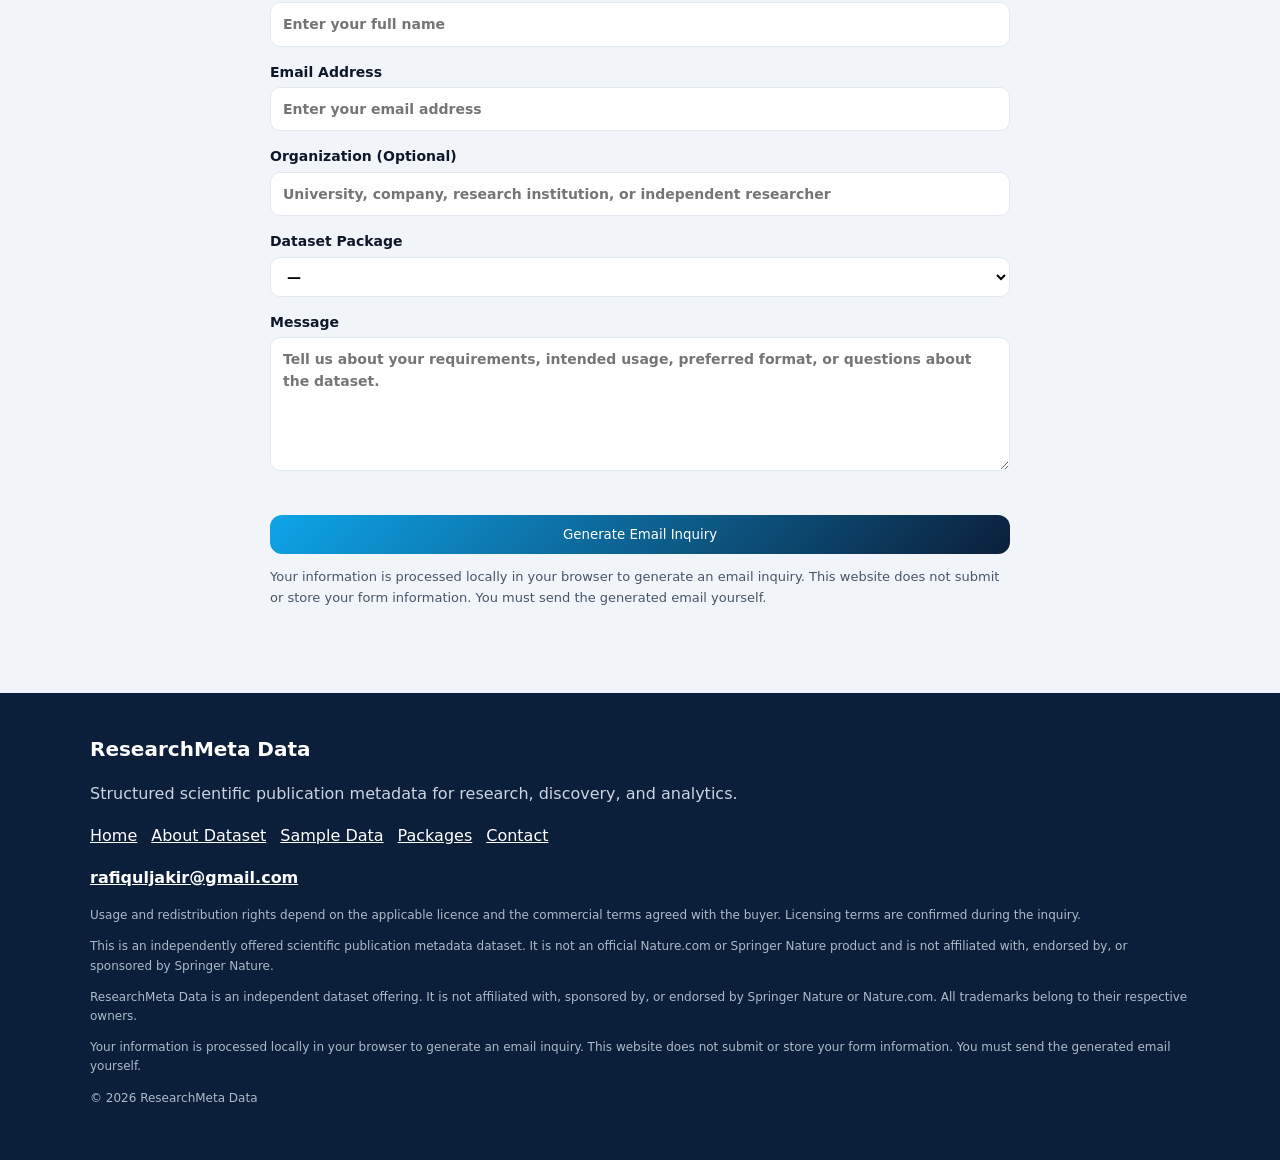
==== commit 3d65ca0b: "update" ====
--- a/index.html
+++ b/index.html
@@ -1,11 +1,11 @@
 <!DOCTYPE html>
 <html lang="en" data-theme="en"><head><meta charset="utf-8"><meta name="viewport" content="width=device-width,initial-scale=1">
-<title>Nature.com Metadata Dataset | Scientific Publication Metadata – ResearchMeta Data</title><meta name="description" content="Independent dataset of 300,000+ historical scientific publication metadata records: DOIs, titles, authors, affiliations, countries, keywords. Request a package."><meta name="robots" content="index,follow,max-snippet:-1,max-image-preview:large">
-<link rel="canonical" href="https://YOUR-USERNAME.github.io/YOUR-REPO/"><link rel="alternate" hreflang="en" href="https://YOUR-USERNAME.github.io/YOUR-REPO/"><link rel="alternate" hreflang="es" href="https://YOUR-USERNAME.github.io/YOUR-REPO/es/"><link rel="alternate" hreflang="fr" href="https://YOUR-USERNAME.github.io/YOUR-REPO/fr/"><link rel="alternate" hreflang="it" href="https://YOUR-USERNAME.github.io/YOUR-REPO/it/"><link rel="alternate" hreflang="de" href="https://YOUR-USERNAME.github.io/YOUR-REPO/de/"><link rel="alternate" hreflang="x-default" href="https://YOUR-USERNAME.github.io/YOUR-REPO/">
-<meta property="og:type" content="website"><meta property="og:title" content="Nature.com Metadata Dataset | Scientific Publication Metadata – ResearchMeta Data"><meta property="og:description" content="Independent dataset of 300,000+ historical scientific publication metadata records: DOIs, titles, authors, affiliations, countries, keywords. Request a package."><meta property="og:url" content="https://YOUR-USERNAME.github.io/YOUR-REPO/"><meta property="og:locale" content="en">
-<meta name="twitter:card" content="summary"><meta name="twitter:title" content="Nature.com Metadata Dataset | Scientific Publication Metadata – ResearchMeta Data"><meta name="twitter:description" content="Independent dataset of 300,000+ historical scientific publication metadata records: DOIs, titles, authors, affiliations, countries, keywords. Request a package.">
+<title>Nature.com Metadata Dataset | Scientific Publication Metadata – ResearchMeta Data</title><meta name="description" content="Scientific publication metadata dataset: 300,000+ Nature.com / Springer Nature records with DOI, titles, authors, affiliations, countries, keywords. CSV sample."><meta name="keywords" content="Nature.com metadata dataset, Nature scientific papers dataset, Nature publication metadata, scientific research paper dataset, scientific publication metadata, research paper metadata database, academic publication dataset, scholarly metadata dataset, DOI dataset, research publication database, scientific article metadata, academic research data, author affiliation dataset, research bibliometric dataset, scientific publication CSV, research analytics dataset, academic data for machine learning, scholarly publication data, Springer Nature metadata, Scientific Reports metadata, buy research paper dataset, research paper CSV download, journal article metadata dataset, bibliometric analysis data, author country dataset, research keywords dataset, scientific papers database download, research intelligence data, academic search engine dataset, DOI and article URL dataset"><meta name="author" content="ResearchMeta Data"><meta name="robots" content="index,follow,max-snippet:-1,max-image-preview:large">
+<link rel="canonical" href="https://rafiqul-jakir.github.io/metadata/"><link rel="alternate" hreflang="en" href="https://rafiqul-jakir.github.io/metadata/"><link rel="alternate" hreflang="es" href="https://rafiqul-jakir.github.io/metadata/es/"><link rel="alternate" hreflang="fr" href="https://rafiqul-jakir.github.io/metadata/fr/"><link rel="alternate" hreflang="it" href="https://rafiqul-jakir.github.io/metadata/it/"><link rel="alternate" hreflang="de" href="https://rafiqul-jakir.github.io/metadata/de/"><link rel="alternate" hreflang="x-default" href="https://rafiqul-jakir.github.io/metadata/">
+<meta property="og:type" content="website"><meta property="og:site_name" content="ResearchMeta Data"><meta property="og:title" content="Nature.com Metadata Dataset | Scientific Publication Metadata – ResearchMeta Data"><meta property="og:description" content="Scientific publication metadata dataset: 300,000+ Nature.com / Springer Nature records with DOI, titles, authors, affiliations, countries, keywords. CSV sample."><meta property="og:url" content="https://rafiqul-jakir.github.io/metadata/"><meta property="og:locale" content="en">
+<meta name="twitter:card" content="summary"><meta name="twitter:title" content="Nature.com Metadata Dataset | Scientific Publication Metadata – ResearchMeta Data"><meta name="twitter:description" content="Scientific publication metadata dataset: 300,000+ Nature.com / Springer Nature records with DOI, titles, authors, affiliations, countries, keywords. CSV sample.">
 <link rel="icon" href="assets/favicon.svg" type="image/svg+xml"><link rel="stylesheet" href="styles.css">
-<script type="application/ld+json">{"@context": "https://schema.org", "@graph": [{"@type": "Organization", "name": "ResearchMeta Data", "url": "https://YOUR-USERNAME.github.io/YOUR-REPO/", "email": "rafiquljakir@gmail.com"}, {"@type": "WebSite", "name": "ResearchMeta Data", "url": "https://YOUR-USERNAME.github.io/YOUR-REPO/", "inLanguage": "en"}, {"@type": "Dataset", "name": "Scientific Publication Metadata Dataset", "description": "Independent dataset of 300,000+ historical scientific publication metadata records: DOIs, titles, authors, affiliations, countries, keywords. Request a package.", "url": "https://YOUR-USERNAME.github.io/YOUR-REPO/", "inLanguage": "en", "creator": {"@type": "Organization", "name": "ResearchMeta Data"}, "variableMeasured": ["DOI", "Article Title", "Article URL", "Journal", "Article Type", "Publication Date", "Received Date", "Accepted Date", "Authors", "Affiliations", "Country", "Keywords"]}]}</script></head>
+<script type="application/ld+json">{"@context": "https://schema.org", "@graph": [{"@type": "Organization", "name": "ResearchMeta Data", "url": "https://rafiqul-jakir.github.io/metadata/", "email": "rafiquljakir@gmail.com"}, {"@type": "WebSite", "name": "ResearchMeta Data", "url": "https://rafiqul-jakir.github.io/metadata/", "inLanguage": "en"}, {"@type": "Dataset", "name": "Scientific Publication Metadata Dataset", "description": "Scientific publication metadata dataset: 300,000+ Nature.com / Springer Nature records with DOI, titles, authors, affiliations, countries, keywords. CSV sample.", "url": "https://rafiqul-jakir.github.io/metadata/", "inLanguage": "en", "keywords": ["Nature.com metadata dataset", "Nature scientific papers dataset", "Nature publication metadata", "scientific research paper dataset", "scientific publication metadata", "research paper metadata database", "academic publication dataset", "scholarly metadata dataset", "DOI dataset", "research publication database", "scientific article metadata", "academic research data", "author affiliation dataset", "research bibliometric dataset", "scientific publication CSV", "research analytics dataset", "academic data for machine learning", "scholarly publication data", "Springer Nature metadata", "Scientific Reports metadata", "buy research paper dataset", "research paper CSV download", "journal article metadata dataset", "bibliometric analysis data", "author country dataset", "research keywords dataset", "scientific papers database download", "research intelligence data", "academic search engine dataset", "DOI and article URL dataset"], "creator": {"@type": "Organization", "name": "ResearchMeta Data"}, "variableMeasured": ["DOI", "Article Title", "Article URL", "Journal", "Article Type", "Publication Date", "Received Date", "Accepted Date", "Authors", "Affiliations", "Country", "Keywords"]}]}</script></head>
 <body><a class="skip" href="#about">Skip to content</a>
 <header class="nav"><div class="wrap bar"><a class="brand" href="#home"><svg width="30" height="30" viewBox="0 0 32 32" aria-hidden="true"><rect width="32" height="32" rx="8" fill="var(--b)"/><g fill="none" stroke="var(--c)" stroke-width="2"><path d="M8 22V10M16 22V14M24 22V8"/></g><circle cx="8" cy="10" r="2" fill="#fff"/><circle cx="16" cy="14" r="2" fill="#fff"/><circle cx="24" cy="8" r="2" fill="#fff"/></svg>ResearchMeta Data</a>
 <nav id="menu" aria-label="Main"><a href="#home">Home</a><a href="#sample">Sample Data</a><a href="#about">About Dataset</a><a href="#fields">Data Fields</a><a href="#packages">Packages</a><a href="#faq">FAQ</a><a href="#contact">Contact</a></nav>
@@ -18,11 +18,11 @@
 <section id="about" class="sec"><div class="wrap"><h2>A Structured Scientific Publication Dataset</h2><p class="sub">Scientific publications generate enormous amounts of valuable information. Our dataset brings together structured metadata from historical Nature.com / Springer Nature publication records, making it easier for researchers, institutions, developers, and analytical teams to explore and process scholarly publication information.</p><div class="grid4"><article class="card"><h3>Publication Information</h3><p>Paper titles, DOIs, article URLs, publication dates, article types, journal information.</p></article><article class="card"><h3>Author Intelligence</h3><p>Author names, co-authorship, affiliations and institutional associations.</p></article><article class="card"><h3>Geographic Information</h3><p>Author country information, institutional locations where available.</p></article><article class="card"><h3>Research Discovery</h3><p>Research keywords, publication classification, topic exploration.</p></article></div>
 <h2 class="mt">Built for Research, Analytics, and Data-Driven Innovation</h2><div class="grid3"><article class="card"><h3>Academic Research</h3><p>Study publication trends and history.</p></article><article class="card"><h3>Bibliometric Analysis</h3><p>Analyze collaborations, institutions and output by country.</p></article><article class="card"><h3>AI and Machine Learning</h3><p>Metadata classification and discovery models. Full texts, abstracts or training rights are not included unless separately licensed.</p></article><article class="card"><h3>Research Discovery Platforms</h3><p>Academic search engines and publication directories.</p></article><article class="card"><h3>Institutional Analytics</h3><p>Publication analysis and collaboration patterns.</p></article><article class="card"><h3>Commercial Data Applications</h3><p>Research intelligence products and custom data solutions.</p></article></div></div></section>
 <section id="fields" class="sec alt"><div class="wrap"><h2>Explore the Available Data Fields</h2><ul class="chips"><li class="f-id">DOI</li><li class="f-text">Article Title</li><li class="f-link">Article URL</li><li class="f-text">Journal</li><li class="f-text">Article Type</li><li class="f-date">Publication Date</li><li class="f-date">Received Date</li><li class="f-date">Accepted Date</li><li class="f-people">Authors</li><li class="f-people">Affiliations</li><li class="f-geo">Country</li><li class="f-text">Keywords</li></ul><p class="note">Metadata availability can differ across individual records.</p></div></section>
-<section id="packages" class="sec alt"><div class="wrap"><h2>Choose Your Research Metadata Package</h2><p class="sub">Flexible dataset packages for researchers, organizations, developers, and commercial data users.</p><div class="grid3 pr"><article class="price"><h3>Starter Dataset</h3><div class="amt">$1,000 <small>USD</small></div><div class="recs"><b>100,000</b> scientific publication records</div><p>Structured metadata, DOIs, titles and URLs, authors and affiliations, dates and article types, countries and keywords.</p><button class="btn" data-pkg="s">Request Starter Package</button></article><article class="price pop"><span class="badge">Popular Choice</span><h3>Professional Dataset</h3><div class="amt">$1,500 <small>USD</small></div><div class="recs"><b>200,000</b> scientific publication records</div><p>Structured metadata, DOIs, titles and URLs, authors and affiliations, dates and article types, countries and keywords.</p><button class="btn" data-pkg="p">Request Professional Package</button></article><article class="price"><h3>Enterprise Dataset</h3><div class="amt">$2,000 <small>USD</small></div><div class="recs"><b>300,000</b> scientific publication records</div><p>Structured metadata, DOIs, titles and URLs, authors and affiliations, dates and article types, countries and keywords.</p><button class="btn" data-pkg="e">Request Enterprise Package</button></article></div><p class="note">Final dataset availability, licensing terms, delivery format, and transaction details will be confirmed directly with the customer.</p></div></section>
+<section id="packages" class="sec alt"><div class="wrap"><h2>Choose Your Research Metadata Package</h2><p class="sub">Flexible dataset packages for researchers, organizations, developers, and commercial data users.</p><div class="grid3 pr"><article class="price"><h3>Starter Dataset</h3><div class="amt">$99 <small>USD</small></div><div class="recs"><b>100,000</b> scientific publication records</div><p>Structured metadata, DOIs, titles and URLs, authors and affiliations, dates and article types, countries and keywords.</p><button class="btn" data-pkg="s">Request Starter Package</button></article><article class="price pop"><span class="badge">Popular Choice</span><h3>Professional Dataset</h3><div class="amt">$199 <small>USD</small></div><div class="recs"><b>200,000</b> scientific publication records</div><p>Structured metadata, DOIs, titles and URLs, authors and affiliations, dates and article types, countries and keywords.</p><button class="btn" data-pkg="p">Request Professional Package</button></article><article class="price"><h3>Enterprise Dataset</h3><div class="amt">$299 <small>USD</small></div><div class="recs"><b>300,000</b> scientific publication records</div><p>Structured metadata, DOIs, titles and URLs, authors and affiliations, dates and article types, countries and keywords.</p><button class="btn" data-pkg="e">Request Enterprise Package</button></article></div><p class="note">Final dataset availability, licensing terms, delivery format, and transaction details will be confirmed directly with the customer.</p></div></section>
 <section id="faq" class="sec"><div class="wrap narrow"><h2>Frequently Asked Questions</h2><details><summary>Is this an official Nature.com dataset?</summary><p>No. It is an independently offered metadata dataset, not affiliated with Springer Nature.</p></details><details><summary>What delivery formats are available?</summary><p>The preferred format can be discussed during the inquiry.</p></details><details><summary>How can I purchase a package?</summary><p>Choose a package, generate the email inquiry in the contact section, and send it yourself from your email application. Nothing is sent automatically.</p></details><details><summary>Can I use the metadata for AI and machine learning?</summary><p>Metadata can support classification and discovery experiments. Rights depend on the licence agreed commercially.</p></details></div></section>
 <section id="contact" class="sec alt"><div class="wrap narrow"><h2>Interested in Purchasing the Dataset?</h2><p class="sub"><a class="mail" href="mailto:rafiquljakir@gmail.com">rafiquljakir@gmail.com</a> <button class="btn ghost sm" id="cpmail" type="button">Copy ✉</button></p><p class="sub">Choose your preferred dataset package and prepare your inquiry. Simply copy the generated email subject and message, then send them to our contact email address.</p>
 <div id="f" class="form"><label>Full Name<input id="n" required placeholder="Enter your full name" autocomplete="name"></label><label>Email Address<input id="e" type="email" required placeholder="Enter your email address" autocomplete="email"></label>
-<label>Organization (Optional)<input id="o" placeholder="University, company, research institution, or independent researcher"></label><label>Dataset Package<select id="p"><option value="">—</option><option value="s">Starter Dataset — 100,000 Records — $1,000</option><option value="p">Professional Dataset — 200,000 Records — $1,500</option><option value="e">Enterprise Dataset — 300,000 Records — $2,000</option><option value="c">Custom Dataset Inquiry</option></select></label>
+<label>Organization (Optional)<input id="o" placeholder="University, company, research institution, or independent researcher"></label><label>Dataset Package<select id="p"><option value="">—</option><option value="s">Starter Dataset — 100,000 Records — $99</option><option value="p">Professional Dataset — 200,000 Records — $199</option><option value="e">Enterprise Dataset — 300,000 Records — $299</option><option value="c">Custom Dataset Inquiry</option></select></label>
 <label>Message<textarea id="m" rows="5" placeholder="Tell us about your requirements, intended usage, preferred format, or questions about the dataset."></textarea></label><p id="err" class="err" role="alert"></p><button class="btn" id="gen" type="button">Generate Email Inquiry</button></div>
 <p class="note">Your information is processed locally in your browser to generate an email inquiry. This website does not submit or store your form information. You must send the generated email yourself.</p>
 <div id="out" class="mailcard" hidden><p><b>To:</b> rafiquljakir@gmail.com</p><p><b>Subject:</b></p><pre id="os" tabindex="0"></pre><p><b>Message:</b></p><pre id="ob" tabindex="0"></pre>
@@ -30,5 +30,5 @@
 </main>
 <footer class="foot"><div class="wrap"><b>ResearchMeta Data</b><p>Structured scientific publication metadata for research, discovery, and analytics.</p><nav><a href="#home">Home</a><a href="#about">About Dataset</a><a href="#sample">Sample Data</a><a href="#packages">Packages</a><a href="#contact">Contact</a></nav>
 <p><a class="mail" href="mailto:rafiquljakir@gmail.com">rafiquljakir@gmail.com</a></p><p class="small" id="licence">Usage and redistribution rights depend on the applicable licence and the commercial terms agreed with the buyer. Licensing terms are confirmed during the inquiry.</p><p class="small">This is an independently offered scientific publication metadata dataset. It is not an official Nature.com or Springer Nature product and is not affiliated with, endorsed by, or sponsored by Springer Nature.</p><p class="small">ResearchMeta Data is an independent dataset offering. It is not affiliated with, sponsored by, or endorsed by Springer Nature or Nature.com. All trademarks belong to their respective owners.</p><p class="small">Your information is processed locally in your browser to generate an email inquiry. This website does not submit or store your form information. You must send the generated email yourself.</p><p class="small">© <span id="yr">2026</span> ResearchMeta Data</p></div></footer>
-<script type="application/json" id="i18n">{"dm": "I would like to receive more information about this dataset package, including sample data, delivery format, licensing terms, and the purchasing procedure.", "subj": ["Dataset Purchase Inquiry – Starter (100,000 Records)", "Dataset Purchase Inquiry – Professional (200,000 Records)", "Dataset Purchase Inquiry – Enterprise (300,000 Records)", "Dataset Purchase Inquiry – Custom Dataset"], "body": "Dear ResearchMeta Data Team,\n\nI am interested in purchasing your scientific research publication metadata dataset.\n\nMy Details:\n\nFull Name: {name}\nEmail Address: {email}\nOrganization: {org}\nSelected Package: {pkg}\nPackage Price: {price}\n\nMessage:\n\n{msg}\n\nI would appreciate further information regarding dataset availability, licensing terms, delivery format, and purchasing procedures.\n\nThank you for your time.\n\nBest regards,\n{name}", "errs": ["Please enter your full name.", "Please enter a valid email address.", "Please choose a package."], "ok": "Copied successfully!", "fail": "Copy failed. Please select the text and copy it manually.", "none": "Not provided", "custom": "Custom quote", "opts": ["Starter Dataset — 100,000 Records — $1,000", "Professional Dataset — 200,000 Records — $1,500", "Enterprise Dataset — 300,000 Records — $2,000", "Custom Dataset Inquiry"], "email": "rafiquljakir@gmail.com"}</script>
+<script type="application/json" id="i18n">{"dm": "I would like to receive more information about this dataset package, including sample data, delivery format, licensing terms, and the purchasing procedure.", "subj": ["Dataset Purchase Inquiry – Starter (100,000 Records)", "Dataset Purchase Inquiry – Professional (200,000 Records)", "Dataset Purchase Inquiry – Enterprise (300,000 Records)", "Dataset Purchase Inquiry – Custom Dataset"], "body": "Dear ResearchMeta Data Team,\n\nI am interested in purchasing your scientific research publication metadata dataset.\n\nMy Details:\n\nFull Name: {name}\nEmail Address: {email}\nOrganization: {org}\nSelected Package: {pkg}\nPackage Price: {price}\n\nMessage:\n\n{msg}\n\nI would appreciate further information regarding dataset availability, licensing terms, delivery format, and purchasing procedures.\n\nThank you for your time.\n\nBest regards,\n{name}", "errs": ["Please enter your full name.", "Please enter a valid email address.", "Please choose a package."], "ok": "Copied successfully!", "fail": "Copy failed. Please select the text and copy it manually.", "none": "Not provided", "custom": "Custom quote", "opts": ["Starter Dataset — 100,000 Records — $99", "Professional Dataset — 200,000 Records — $199", "Enterprise Dataset — 300,000 Records — $299", "Custom Dataset Inquiry"], "email": "rafiquljakir@gmail.com"}</script>
 <script src="data.js" defer></script><script src="script.js" defer></script></body></html>
